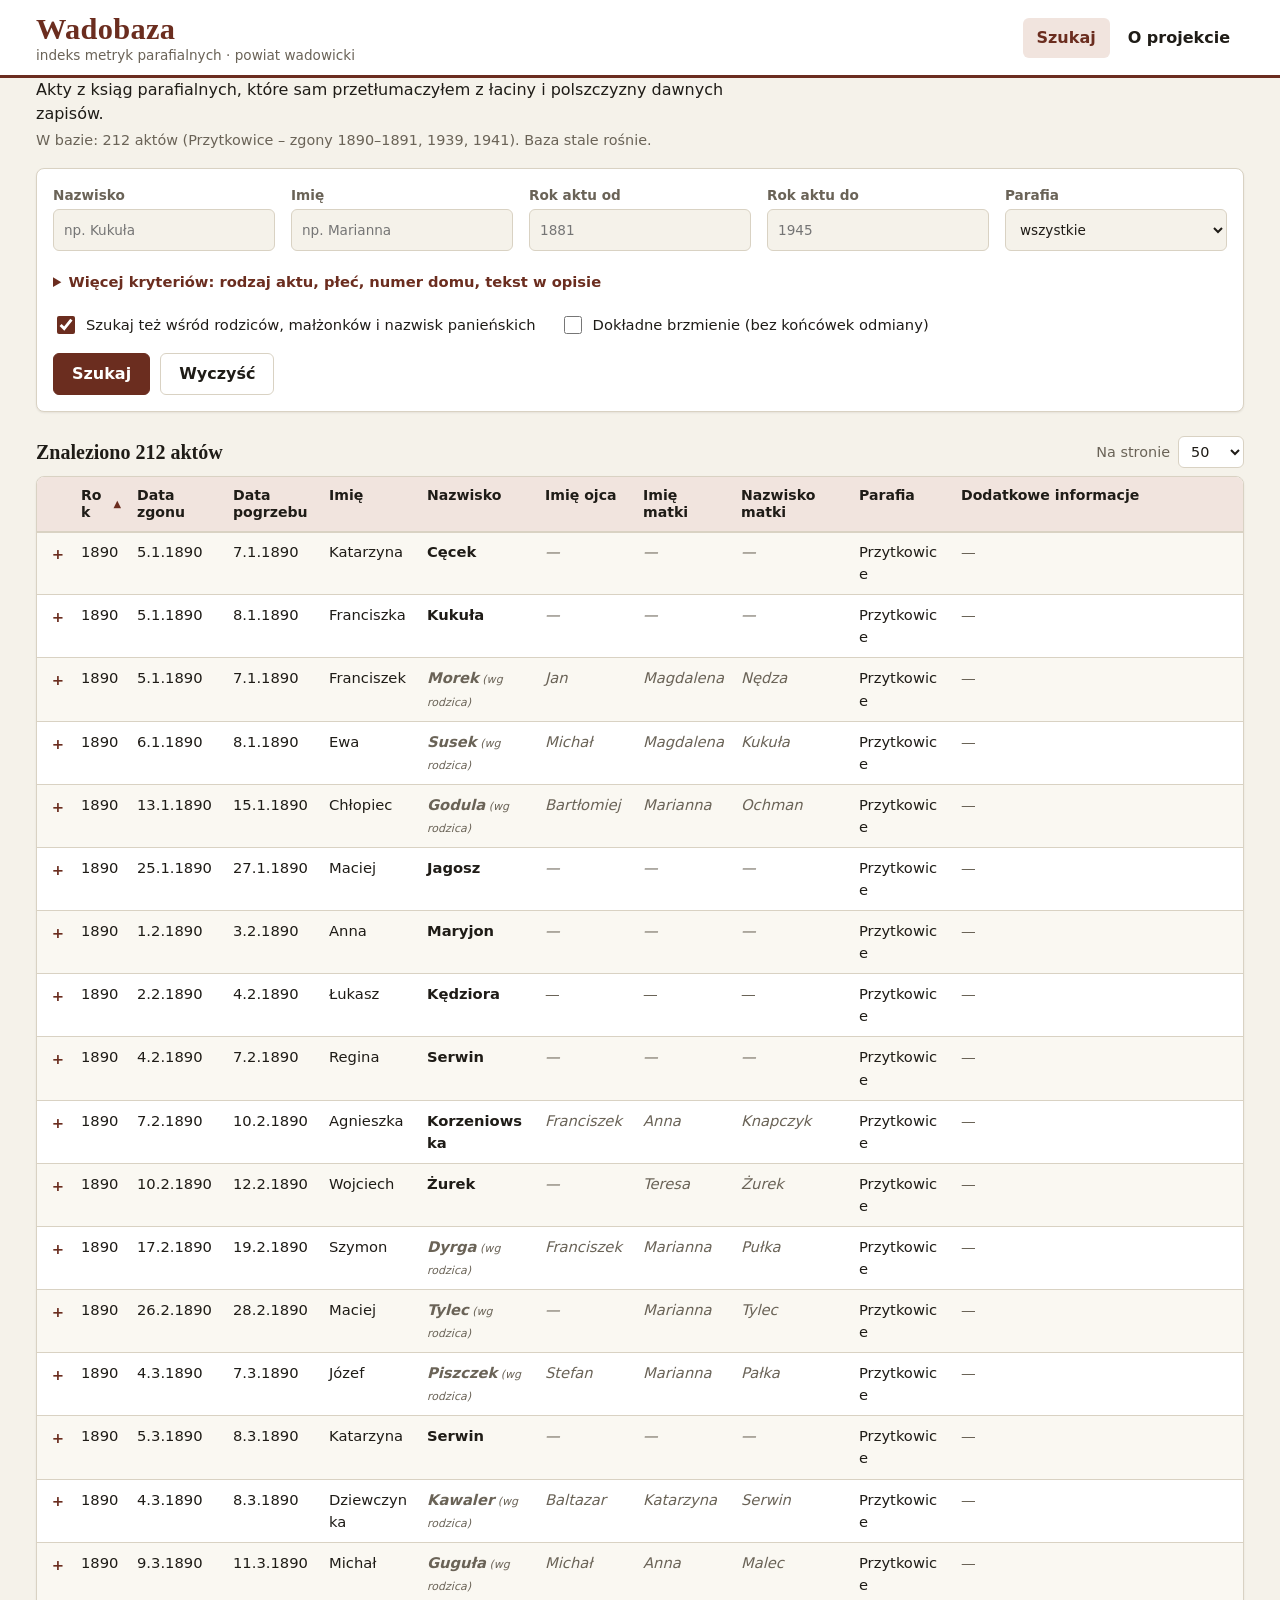
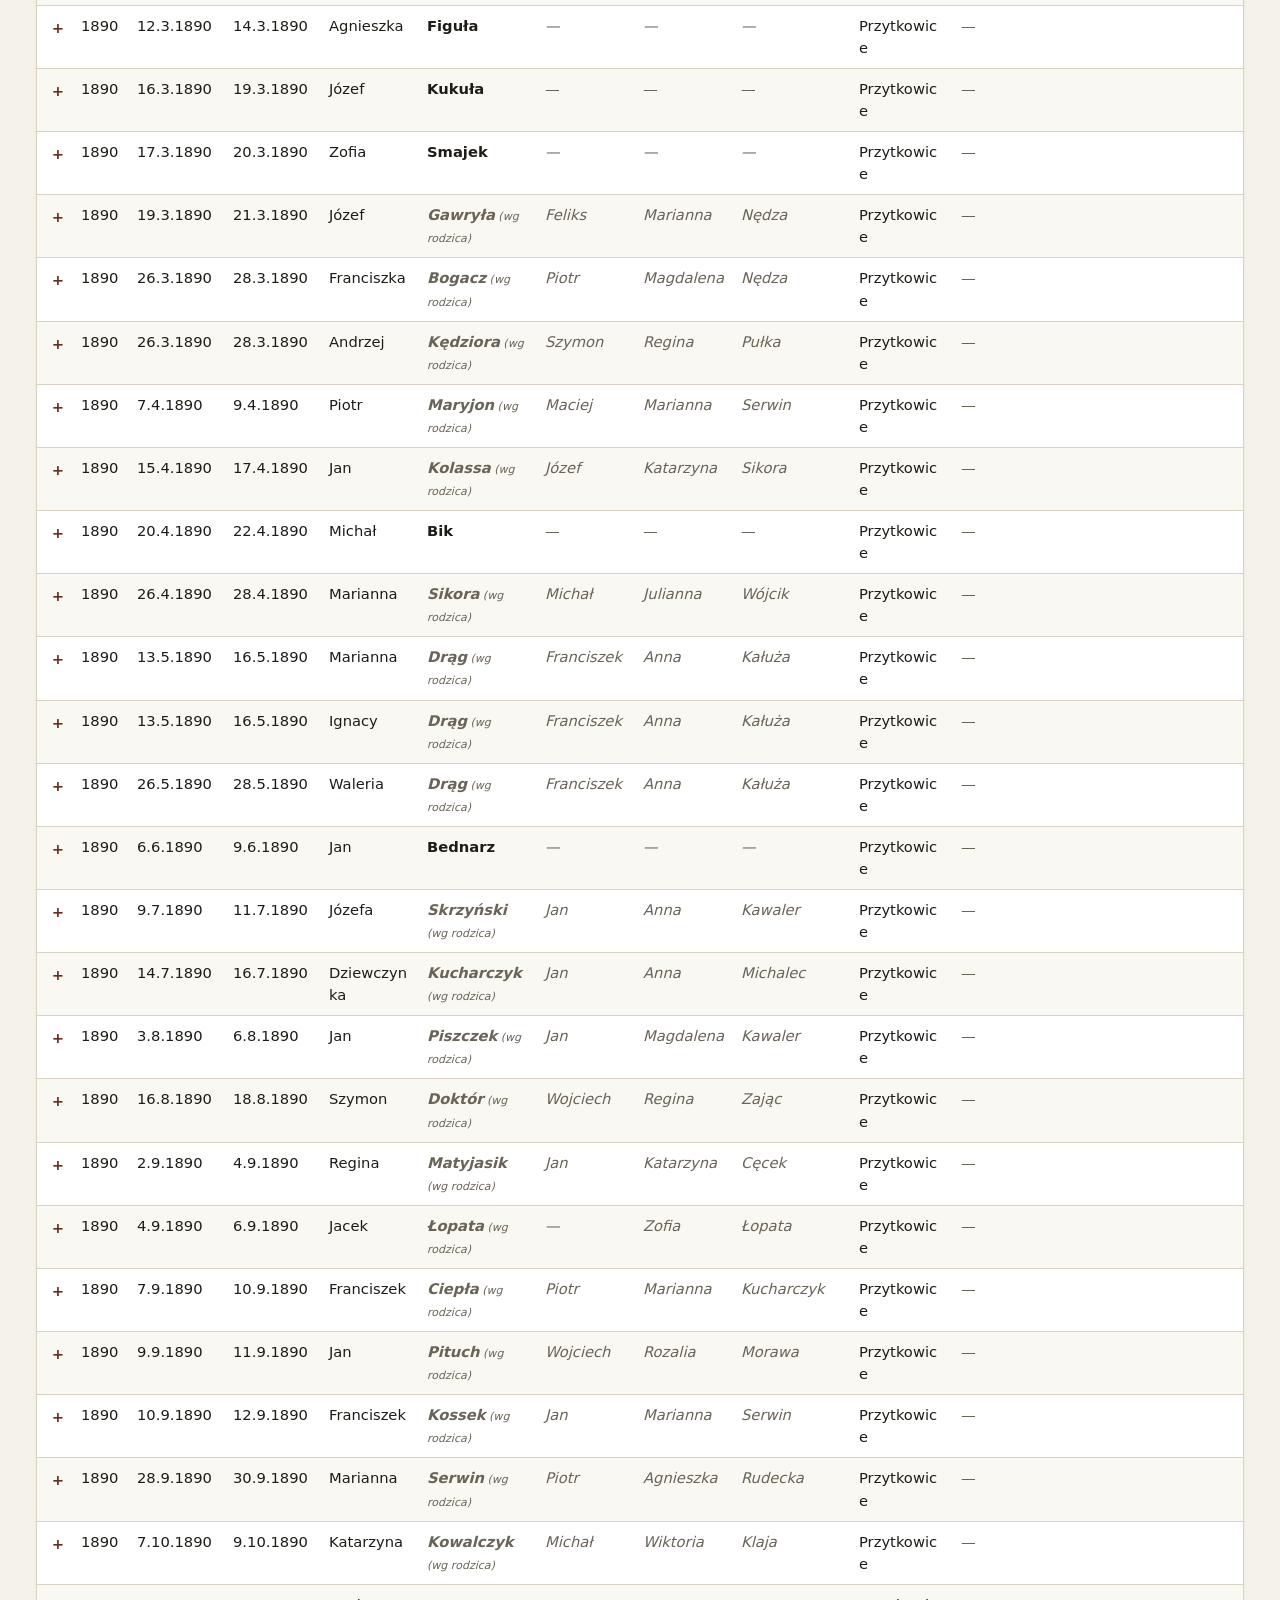
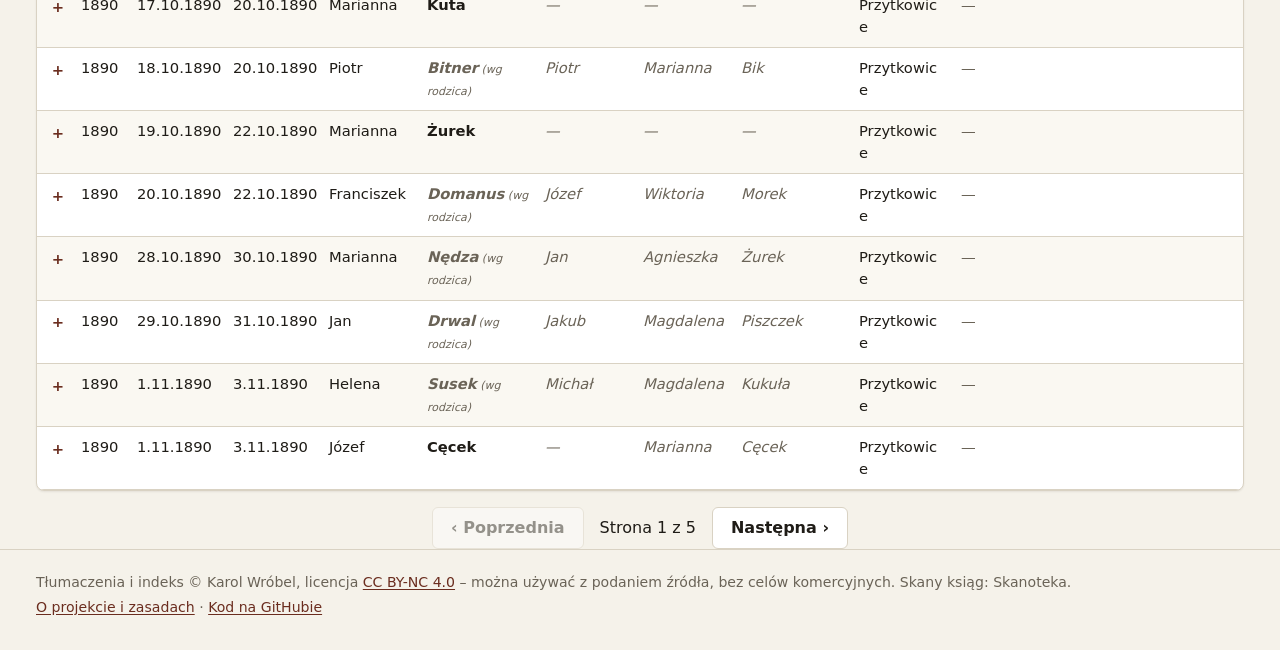
==== docs/index.html @ e2c58340 "Poprawki z uwag: bez łaciny, kapłan osobno, wiek w latach, kobiety pod nazwiskiem panieńskim, podpow" ====
<!doctype html>
<html lang="pl">
<head>
  <meta charset="utf-8">
  <meta name="viewport" content="width=device-width, initial-scale=1">
  <title>Wadobaza – indeks metryk parafialnych powiatu wadowickiego</title>
  <meta name="description" content="Wyszukiwarka przetłumaczonych aktów z metryk parafialnych parafii powiatu wadowickiego: nazwisko, imię, lata, parafia.">
  <link rel="icon" href="favicon.svg" type="image/svg+xml">
  <link rel="stylesheet" href="css/style.css">
</head>
<body>
  <a class="pomin" href="#wyniki">Przejdź do wyników</a>

  <header class="gora">
    <div class="kolumna gora-wnetrze">
      <a class="marka" href="./">
        <span class="marka-nazwa">Wadobaza</span>
        <span class="marka-opis">indeks metryk parafialnych · powiat wadowicki</span>
      </a>
      <nav class="menu" aria-label="Główne">
        <a href="./" aria-current="page">Szukaj</a>
        <a href="o-projekcie.html">O projekcie</a>
      </nav>
    </div>
  </header>

  <main class="kolumna">
    <p class="wstep">
      Akty z ksiąg parafialnych, które sam przetłumaczyłem z łaciny i polszczyzny dawnych zapisów.
      <span id="stan-bazy" class="stan-bazy">Wczytuję dane…</span>
    </p>

    <noscript><p class="komunikat">Wyszukiwarka wymaga włączonego JavaScriptu.</p></noscript>

    <form id="formularz" class="szukaj" role="search" autocomplete="off" novalidate>
      <div class="pola">
        <label class="pole">
          <span>Nazwisko</span>
          <input type="search" name="n" inputmode="text" spellcheck="false" placeholder="np. Kukuła">
        </label>
        <label class="pole">
          <span>Imię</span>
          <input type="search" name="i" inputmode="text" spellcheck="false" placeholder="np. Marianna">
        </label>
        <label class="pole">
          <span>Rok aktu od</span>
          <input type="number" name="od" inputmode="numeric" min="1500" max="2100" placeholder="1881">
        </label>
        <label class="pole">
          <span>Rok aktu do</span>
          <input type="number" name="do" inputmode="numeric" min="1500" max="2100" placeholder="1945">
        </label>
        <label class="pole">
          <span>Parafia</span>
          <select name="p"><option value="">wszystkie</option></select>
        </label>
      </div>

      <details id="wiecej" class="wiecej">
        <summary>Więcej kryteriów: rodzaj aktu, płeć, numer domu, tekst w opisie</summary>
        <div class="pola">
          <label class="pole">
            <span>Rodzaj aktu</span>
            <select name="t"><option value="">wszystkie</option></select>
          </label>
          <label class="pole">
            <span>Płeć</span>
            <select name="pl">
              <option value="">obie</option>
              <option value="K">kobieta</option>
              <option value="M">mężczyzna</option>
            </select>
          </label>
          <label class="pole">
            <span>Numer domu</span>
            <input type="text" name="d" inputmode="text" spellcheck="false" placeholder="np. 64">
          </label>
          <label class="pole szerokie">
            <span>Szukaj w opisie, przyczynie, uwagach</span>
            <input type="search" name="q" spellcheck="false" placeholder="np. gruźlica, Holubars, Benczyn">
          </label>
        </div>
      </details>

      <div class="opcje">
        <label class="opcja"><input type="checkbox" name="sz" checked>
          <span>Szukaj też wśród rodziców, małżonków i nazwisk panieńskich</span></label>
        <label class="opcja"><input type="checkbox" name="dk">
          <span>Dokładne brzmienie (bez końcówek odmiany)</span></label>
      </div>

      <div class="przyciski">
        <button type="submit" class="przycisk glowny">Szukaj</button>
        <button type="reset" class="przycisk" id="wyczysc">Wyczyść</button>
      </div>
    </form>

    <section id="wyniki" class="wyniki" aria-labelledby="wyniki-naglowek" tabindex="-1">
      <div class="wyniki-pasek">
        <h2 id="wyniki-naglowek" class="wyniki-licznik" aria-live="polite">Wyniki</h2>
        <label class="na-stronie">
          <span>Na stronie</span>
          <select id="na-stronie">
            <option>25</option><option selected>50</option><option>100</option>
          </select>
        </label>
      </div>

      <div id="brak-wynikow" class="komunikat" hidden></div>

      <div class="tabela-opakowanie">
        <table class="tabela" id="tabela">
          <caption class="tylko-czytnik">Wyniki wyszukiwania. Kliknij nagłówek kolumny, aby sortować.</caption>
          <thead>
            <tr>
              <th class="k-rozwin"><span class="tylko-czytnik">Szczegóły</span></th>
              <th scope="col" data-sort="rok" class="k-rok"><button type="button">Rok</button></th>
              <th scope="col" data-sort="data_zgonu" class="k-data c-sr"><button type="button">Data zgonu</button></th>
              <th scope="col" data-sort="data_pogrzebu" class="k-data"><button type="button">Data pogrzebu</button></th>
              <th scope="col" data-sort="imie" class="k-imie"><button type="button">Imię</button></th>
              <th scope="col" data-sort="nazwisko" class="k-nazw"><button type="button">Nazwisko</button></th>
              <th scope="col" data-sort="imie_ojca" class="k-imie c-sr"><button type="button">Imię ojca</button></th>
              <th scope="col" data-sort="imie_matki" class="k-imie c-sr"><button type="button">Imię matki</button></th>
              <th scope="col" data-sort="nazwisko_matki" class="k-nazw c-sr"><button type="button">Nazwisko matki</button></th>
              <th scope="col" data-sort="parafia" class="k-par c-duze"><button type="button">Parafia</button></th>
              <th scope="col" data-sort="dodatkowe" class="k-dod c-dod"><button type="button">Dodatkowe informacje</button></th>
            </tr>
          </thead>
          <tbody id="wiersze"></tbody>
        </table>
      </div>

      <nav id="strony" class="strony" aria-label="Strony wyników" hidden>
        <button type="button" class="przycisk" id="poprzednia">‹ Poprzednia</button>
        <span id="strona-info"></span>
        <button type="button" class="przycisk" id="nastepna">Następna ›</button>
      </nav>
    </section>
  </main>

  <footer class="stopka">
    <div class="kolumna">
      <p>
        Tłumaczenia i indeks © Karol Wróbel, licencja
        <a id="licencja" href="https://creativecommons.org/licenses/by-nc/4.0/deed.pl" rel="license noopener">CC BY-NC 4.0</a>
        – można używać z podaniem źródła, bez celów komercyjnych.
        Skany ksiąg: Skanoteka.
      </p>
      <p><a href="o-projekcie.html">O projekcie i zasadach</a> ·
         <a href="https://github.com/wrobelkarol/wadobaza" rel="noopener">Kod na GitHubie</a></p>
    </div>
  </footer>

  <script src="js/common.js"></script>
  <script src="js/app.js"></script>
</body>
</html>
---- docs/css/style.css ----
:root {
  --tlo: #f5f2ea;
  --panel: #ffffff;
  --tusz: #1f1c17;
  --przygaszony: #6a6357;
  --linia: #d9d2c3;
  --akcent: #6b2d1f;
  --akcent-tekst: #ffffff;
  --akcent-jasny: #f1e4de;
  --zebra: #faf8f2;
  --zaznacz: #ffe9a8;
  --fokus: #1d4ed8;
  --cien: 0 1px 2px rgba(40, 30, 10, .08);
  --szeryf: Georgia, "Times New Roman", serif;
  --bezszeryf: system-ui, -apple-system, "Segoe UI", Roboto, "Helvetica Neue", Arial, sans-serif;
}
@media (prefers-color-scheme: dark) {
  :root {
    --tlo: #16140f;
    --panel: #1f1c16;
    --tusz: #ece6d8;
    --przygaszony: #a39a88;
    --linia: #3a3529;
    --akcent: #e0a58a;
    --akcent-tekst: #1a1208;
    --akcent-jasny: #2e231d;
    --zebra: #1b1812;
    --zaznacz: #5b4a12;
    --fokus: #8ab4ff;
    --cien: none;
  }
}

* { box-sizing: border-box; }
[hidden] { display: none !important; }
html { -webkit-text-size-adjust: 100%; }
body {
  margin: 0;
  background: var(--tlo);
  color: var(--tusz);
  font: 16px/1.5 var(--bezszeryf);
}
a { color: var(--akcent); text-underline-offset: 2px; }
a:hover { text-decoration-thickness: 2px; }
:focus-visible { outline: 3px solid var(--fokus); outline-offset: 2px; }
.kolumna { max-width: 1240px; margin: 0 auto; padding: 0 16px; }
.tylko-czytnik { position: absolute; width: 1px; height: 1px; overflow: hidden; clip: rect(0 0 0 0); white-space: nowrap; }
.pomin { position: absolute; left: -999px; top: 0; background: var(--akcent); color: var(--akcent-tekst); padding: 8px 12px; z-index: 10; }
.pomin:focus { left: 8px; top: 8px; }

/* nagłówek */
.gora { background: var(--panel); border-bottom: 3px solid var(--akcent); }
.gora-wnetrze { display: flex; align-items: center; justify-content: space-between; gap: 16px; flex-wrap: wrap; padding-top: 12px; padding-bottom: 12px; }
.marka { text-decoration: none; color: var(--tusz); display: flex; flex-direction: column; line-height: 1.2; }
.marka-nazwa { font: 700 1.9rem var(--szeryf); color: var(--akcent); letter-spacing: .01em; }
.marka-opis { font-size: .85rem; color: var(--przygaszony); }
.menu { display: flex; gap: 4px; }
.menu a { padding: 8px 14px; border-radius: 6px; text-decoration: none; color: var(--tusz); font-weight: 600; }
.menu a:hover { background: var(--akcent-jasny); }
.menu a[aria-current="page"] { background: var(--akcent-jasny); color: var(--akcent); }

main { padding-top: 20px; padding-bottom: 32px; }
.wstep { margin: 0 0 16px; max-width: 70ch; }
.stan-bazy { display: block; color: var(--przygaszony); font-size: .9rem; margin-top: 4px; }

/* formularz */
.szukaj { background: var(--panel); border: 1px solid var(--linia); border-radius: 8px; padding: 16px; box-shadow: var(--cien); }
.pola { display: grid; grid-template-columns: repeat(auto-fit, minmax(130px, 1fr)); gap: 12px 16px; }
.pole { display: flex; flex-direction: column; gap: 4px; font-size: .85rem; font-weight: 600; color: var(--przygaszony); }
.pole.szerokie { grid-column: span 2; }
.wiecej { margin-top: 14px; }
.wiecej summary { cursor: pointer; font-size: .92rem; font-weight: 600; color: var(--akcent); padding: 6px 0; }
.wiecej[open] summary { margin-bottom: 8px; }
.pole input, .pole select {
  font: inherit; font-weight: 400; color: var(--tusz); background: var(--tlo);
  border: 1px solid var(--linia); border-radius: 6px; padding: 9px 10px; width: 100%; min-height: 42px;
}
.pole input:focus, .pole select:focus { border-color: var(--akcent); }
.opcje { display: flex; flex-wrap: wrap; gap: 6px 24px; margin-top: 14px; font-size: .92rem; }
.opcja { display: flex; align-items: center; gap: 8px; cursor: pointer; }
.opcja input { width: 18px; height: 18px; accent-color: var(--akcent); }
.przyciski { display: flex; gap: 10px; margin-top: 16px; }
.przycisk {
  font: inherit; font-weight: 600; cursor: pointer; min-height: 42px; padding: 8px 18px;
  border-radius: 6px; border: 1px solid var(--linia); background: var(--panel); color: var(--tusz);
}
.przycisk:hover { border-color: var(--akcent); }
.przycisk.glowny { background: var(--akcent); border-color: var(--akcent); color: var(--akcent-tekst); }
.przycisk.glowny:hover { filter: brightness(1.08); }
.przycisk:disabled { opacity: .45; cursor: default; }

/* wyniki */
.wyniki { margin-top: 24px; scroll-margin-top: 8px; }
.wyniki-pasek { display: flex; align-items: center; justify-content: space-between; gap: 12px; flex-wrap: wrap; margin-bottom: 8px; }
.wyniki-licznik { margin: 0; font: 700 1.25rem var(--szeryf); }
.na-stronie { display: flex; align-items: center; gap: 8px; font-size: .9rem; color: var(--przygaszony); }
.na-stronie select { font: inherit; padding: 6px 8px; border: 1px solid var(--linia); border-radius: 6px; background: var(--panel); color: var(--tusz); }
.komunikat { background: var(--akcent-jasny); border-left: 4px solid var(--akcent); padding: 12px 16px; border-radius: 4px; margin: 8px 0 16px; }

/* Tabela mieści się na stronie bez suwaka poziomego (stała szerokość kolumn, zawijanie tekstu,
   kolumny mniej ważne chowają się na wąskich ekranach). Brak overflow:auto pozwala nagłówkom
   przyklejać się do góry okna przy przewijaniu. */
.tabela-opakowanie { background: var(--panel); border: 1px solid var(--linia); border-radius: 8px; box-shadow: var(--cien); overflow: clip; }
@supports not (overflow: clip) { .tabela-opakowanie { overflow: visible; } }
.tabela { width: 100%; table-layout: fixed; border-collapse: separate; border-spacing: 0; font-size: .92rem; }
.tabela th, .tabela td { padding: 9px 8px; text-align: left; vertical-align: top; border-bottom: 1px solid var(--linia); overflow-wrap: anywhere; }
.tabela thead th { background: var(--akcent-jasny); padding: 0; position: sticky; top: 0; z-index: 3; box-shadow: 0 1px 0 var(--linia); font-size: .88rem; }
.tabela th.k-rozwin { width: 36px; }
.tabela th.k-rok { width: 56px; }
.tabela th.k-data { width: 96px; }
.tabela th.k-imie { width: 98px; }
.tabela th.k-nazw { width: 118px; }
.tabela th.k-par { width: 102px; }
.tabela thead button {
  all: unset; box-sizing: border-box; display: flex; width: 100%; align-items: center; gap: 4px;
  padding: 10px 8px; font-weight: 700; cursor: pointer; color: var(--tusz); line-height: 1.2;
}
.tabela thead button:hover { color: var(--akcent); }
.tabela thead button:focus-visible { outline: 3px solid var(--fokus); outline-offset: -3px; }
.tabela th[aria-sort="ascending"] button::after { content: "▲"; font-size: .7em; color: var(--akcent); }
.tabela th[aria-sort="descending"] button::after { content: "▼"; font-size: .7em; color: var(--akcent); }
.tabela tbody tr.wiersz:nth-child(4n+1) { background: var(--zebra); }
.tabela tbody tr.wiersz:hover { background: var(--akcent-jasny); }
.tabela td.liczba, .tabela td.data { white-space: nowrap; font-variant-numeric: tabular-nums; }
.tabela td.nazwisko { font-weight: 700; }
.tabela td.brak { color: var(--przygaszony); }
.tabela td.auto { font-style: italic; color: var(--przygaszony); }
.tabela .dod { display: -webkit-box; -webkit-line-clamp: 3; -webkit-box-orient: vertical; overflow: hidden; font-size: .85rem; line-height: 1.4; }
.rozwin {
  all: unset; box-sizing: border-box; width: 26px; height: 26px; display: grid; place-items: center;
  border-radius: 4px; cursor: pointer; color: var(--akcent); font-weight: 700;
}
.rozwin:hover { background: var(--akcent-jasny); }
.rozwin:focus-visible { outline: 3px solid var(--fokus); }
.rozwin::before { content: "+"; }
.rozwin[aria-expanded="true"]::before { content: "–"; }
.wzgl { font-size: .75em; font-weight: 400; color: var(--przygaszony); }

.szczegoly > td { background: var(--zebra); padding: 14px 16px 18px 16px; }
.szczegoly .auto { font-style: italic; color: var(--przygaszony); }
.opis-aktu { margin: 0 0 12px; font-family: var(--szeryf); font-size: 1.02rem; line-height: 1.6; max-width: 90ch; }
.fakty { display: grid; grid-template-columns: repeat(auto-fill, minmax(210px, 1fr)); gap: 8px 20px; margin: 0 0 12px; }
.fakty div { min-width: 0; }
.fakty dt { font-size: .75rem; text-transform: uppercase; letter-spacing: .04em; color: var(--przygaszony); }
.fakty dd { margin: 0; overflow-wrap: anywhere; }
.akcje { display: flex; flex-wrap: wrap; gap: 8px 20px; font-size: .9rem; }
.akcje button { all: unset; cursor: pointer; color: var(--akcent); text-decoration: underline; text-underline-offset: 2px; }
.akcje button:focus-visible { outline: 3px solid var(--fokus); }
mark { background: var(--zaznacz); color: inherit; padding: 0 1px; border-radius: 2px; }

.strony { display: flex; align-items: center; justify-content: center; gap: 16px; margin-top: 16px; }

/* podstrony */
.tresc { max-width: 78ch; }
.tresc h1 { font: 700 1.8rem var(--szeryf); margin: 0 0 12px; color: var(--akcent); }
.tresc h2 { font: 700 1.25rem var(--szeryf); margin: 28px 0 8px; }
.tresc table { border-collapse: collapse; width: 100%; background: var(--panel); border: 1px solid var(--linia); }
.tresc th, .tresc td { padding: 8px 10px; border-bottom: 1px solid var(--linia); text-align: left; }
.tresc th { background: var(--akcent-jasny); }

.stopka { border-top: 1px solid var(--linia); padding: 18px 0 28px; color: var(--przygaszony); font-size: .88rem; }
.stopka p { margin: 4px 0; }

/* kolumny według ważności: im węższy ekran, tym mniej kolumn w tabeli (resztę widać po rozwinięciu aktu) */
@media (max-width: 1099px) { .c-duze { display: none; } }
@media (max-width: 999px) { .c-sr { display: none; } }
@media (max-width: 639px) {
  .c-dod { display: none; }
  .tabela { font-size: .88rem; }
  .tabela th, .tabela td { padding: 8px 5px; }
  .tabela thead button { padding: 9px 5px; }
  .tabela th.k-rozwin { width: 30px; }
  .tabela th.k-rok { width: 46px; }
  .tabela th.k-data { width: 78px; }
  .tabela th.k-imie { width: 25%; }
  .tabela th.k-nazw { width: 30%; }
}
@media (max-width: 760px) {
  .pole.szerokie { grid-column: 1 / -1; }
  .marka-nazwa { font-size: 1.6rem; }
}
@media (prefers-reduced-motion: no-preference) {
  .przycisk, .menu a { transition: background-color .12s, border-color .12s; }
}
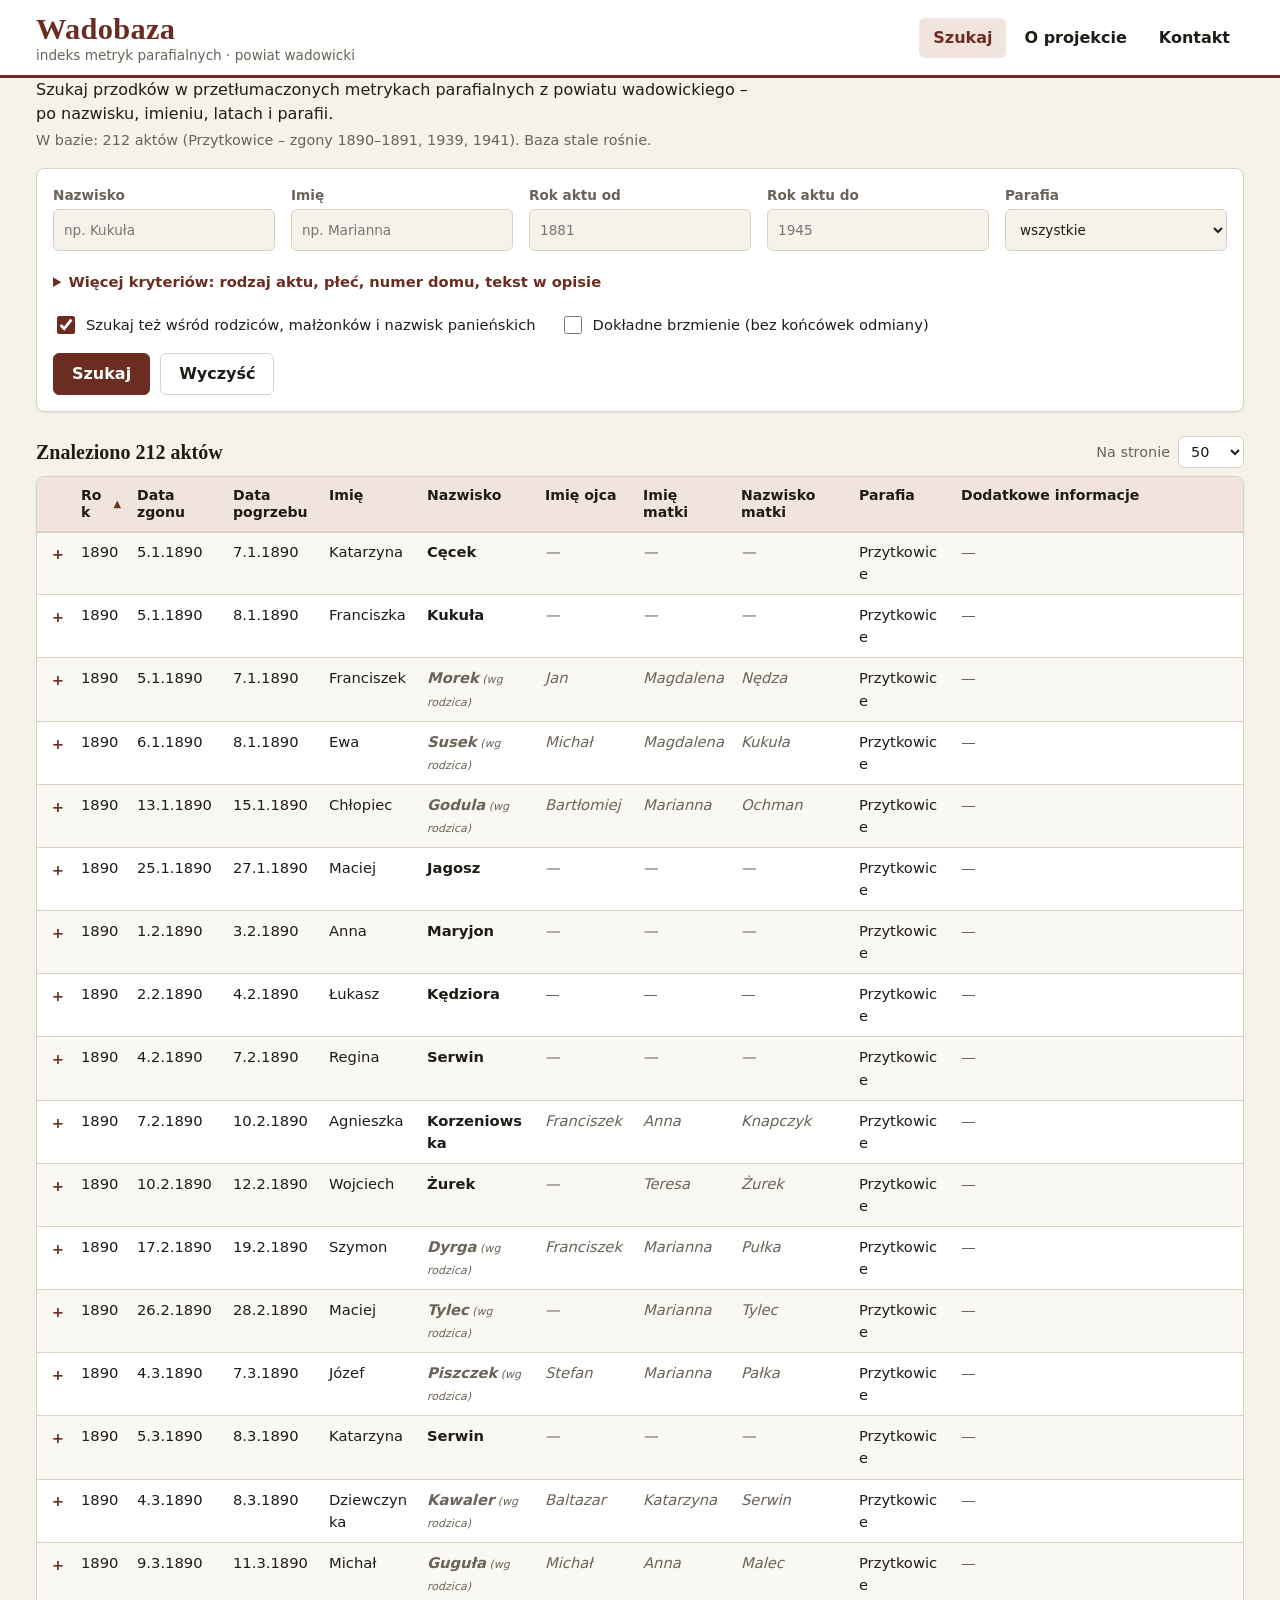
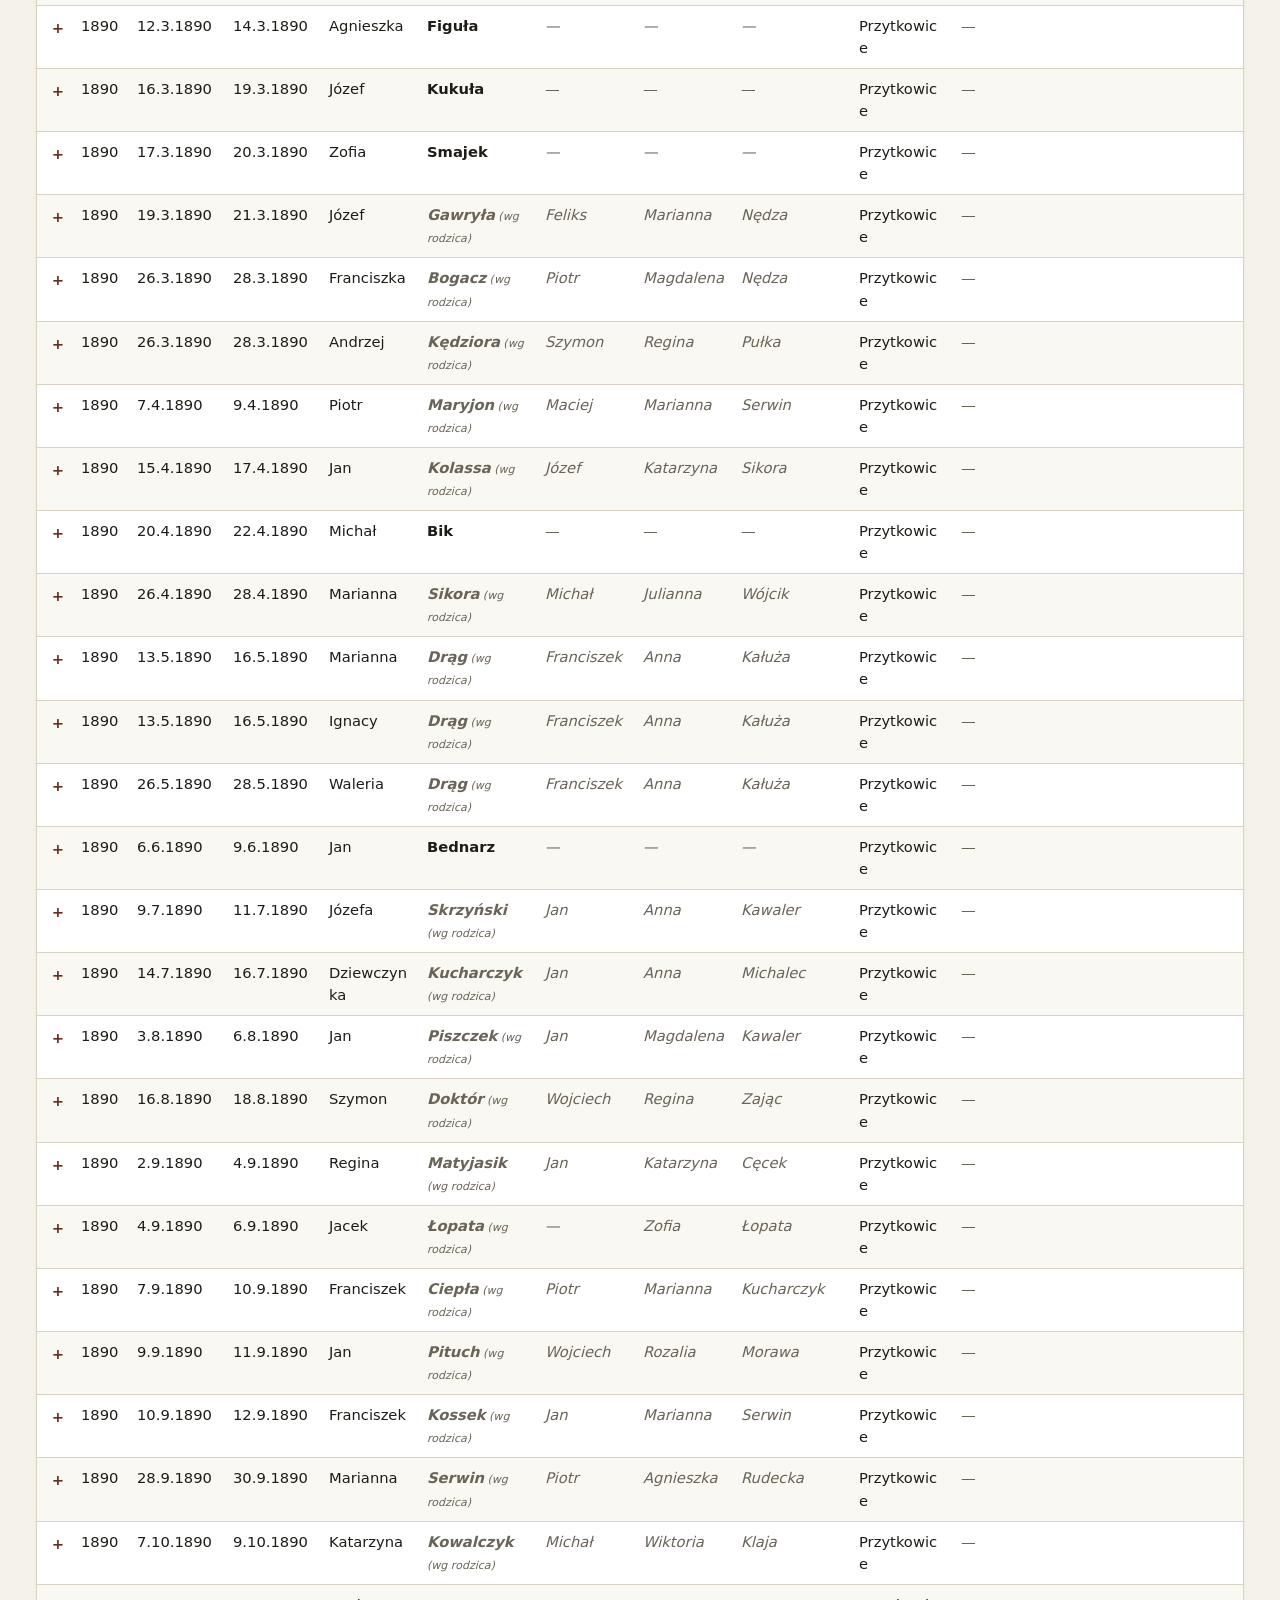
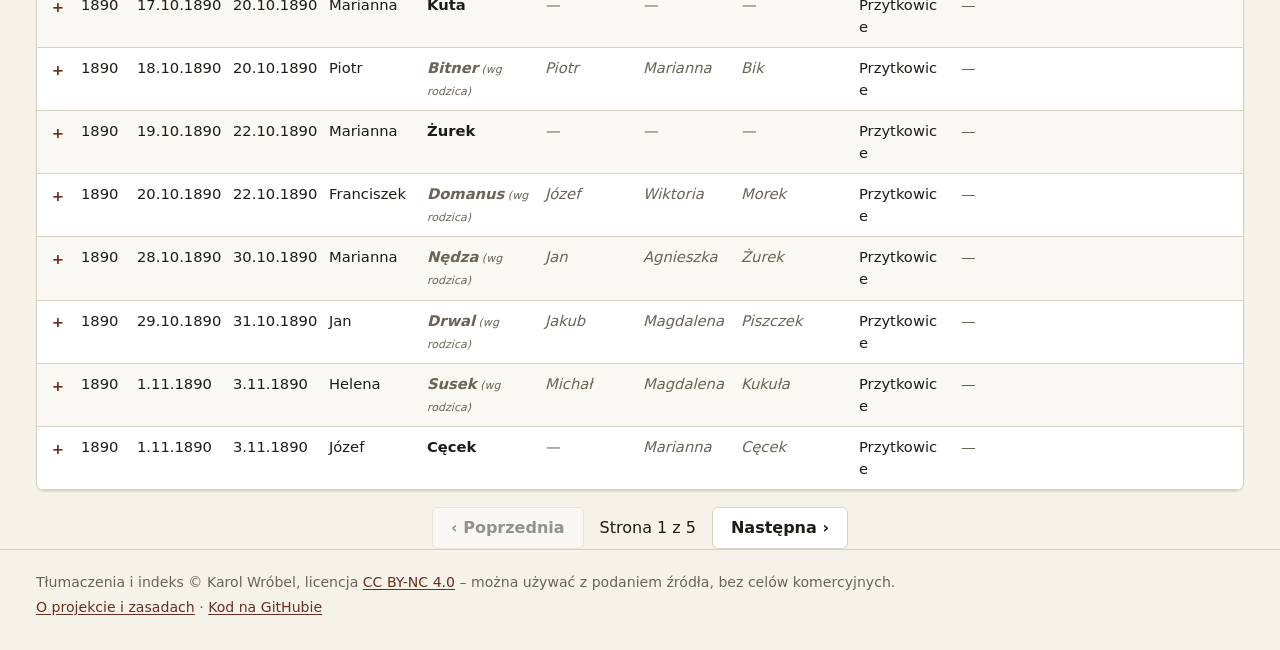
==== commit 273a0ee5: "Podstrona Kontakt z formularzem, nowe daty w szczegółach aktu, poprawki tekstów - rozwijane menu: wa" ====
--- a/docs/index.html
+++ b/docs/index.html
@@ -20,13 +20,15 @@
       <nav class="menu" aria-label="Główne">
         <a href="./" aria-current="page">Szukaj</a>
         <a href="o-projekcie.html">O projekcie</a>
+        <a href="kontakt.html">Kontakt</a>
       </nav>
     </div>
   </header>
 
   <main class="kolumna">
     <p class="wstep">
-      Akty z ksiąg parafialnych, które sam przetłumaczyłem z łaciny i polszczyzny dawnych zapisów.
+      Szukaj przodków w przetłumaczonych metrykach parafialnych z powiatu wadowickiego –
+      po nazwisku, imieniu, latach i parafii.
       <span id="stan-bazy" class="stan-bazy">Wczytuję dane…</span>
     </p>
 
@@ -144,7 +146,6 @@
         Tłumaczenia i indeks © Karol Wróbel, licencja
         <a id="licencja" href="https://creativecommons.org/licenses/by-nc/4.0/deed.pl" rel="license noopener">CC BY-NC 4.0</a>
         – można używać z podaniem źródła, bez celów komercyjnych.
-        Skany ksiąg: Skanoteka.
       </p>
       <p><a href="o-projekcie.html">O projekcie i zasadach</a> ·
          <a href="https://github.com/wrobelkarol/wadobaza" rel="noopener">Kod na GitHubie</a></p>
--- a/docs/css/style.css
+++ b/docs/css/style.css
@@ -64,7 +64,19 @@
 .stan-bazy { display: block; color: var(--przygaszony); font-size: .9rem; margin-top: 4px; }
 
 /* formularz */
-.szukaj { background: var(--panel); border: 1px solid var(--linia); border-radius: 8px; padding: 16px; box-shadow: var(--cien); }
+.szukaj, .formularz { background: var(--panel); border: 1px solid var(--linia); border-radius: 8px; padding: 16px; box-shadow: var(--cien); }
+.formularz { display: flex; flex-direction: column; gap: 14px; }
+.pole small { font-weight: 400; }
+.pole textarea {
+  font: inherit; font-weight: 400; color: var(--tusz); background: var(--tlo); resize: vertical;
+  border: 1px solid var(--linia); border-radius: 6px; padding: 9px 10px; width: 100%; min-height: 140px;
+}
+.pole textarea:focus { border-color: var(--akcent); }
+.pulapka { position: absolute; left: -9999px; width: 1px; height: 1px; overflow: hidden; }
+.status { margin: 0; min-height: 1.5em; font-weight: 600; }
+.status-ok { color: #1f6f3a; }
+.status-blad { color: var(--akcent); }
+.drobny { margin: 0; font-size: .85rem; color: var(--przygaszony); }
 .pola { display: grid; grid-template-columns: repeat(auto-fit, minmax(130px, 1fr)); gap: 12px 16px; }
 .pole { display: flex; flex-direction: column; gap: 4px; font-size: .85rem; font-weight: 600; color: var(--przygaszony); }
 .pole.szerokie { grid-column: span 2; }
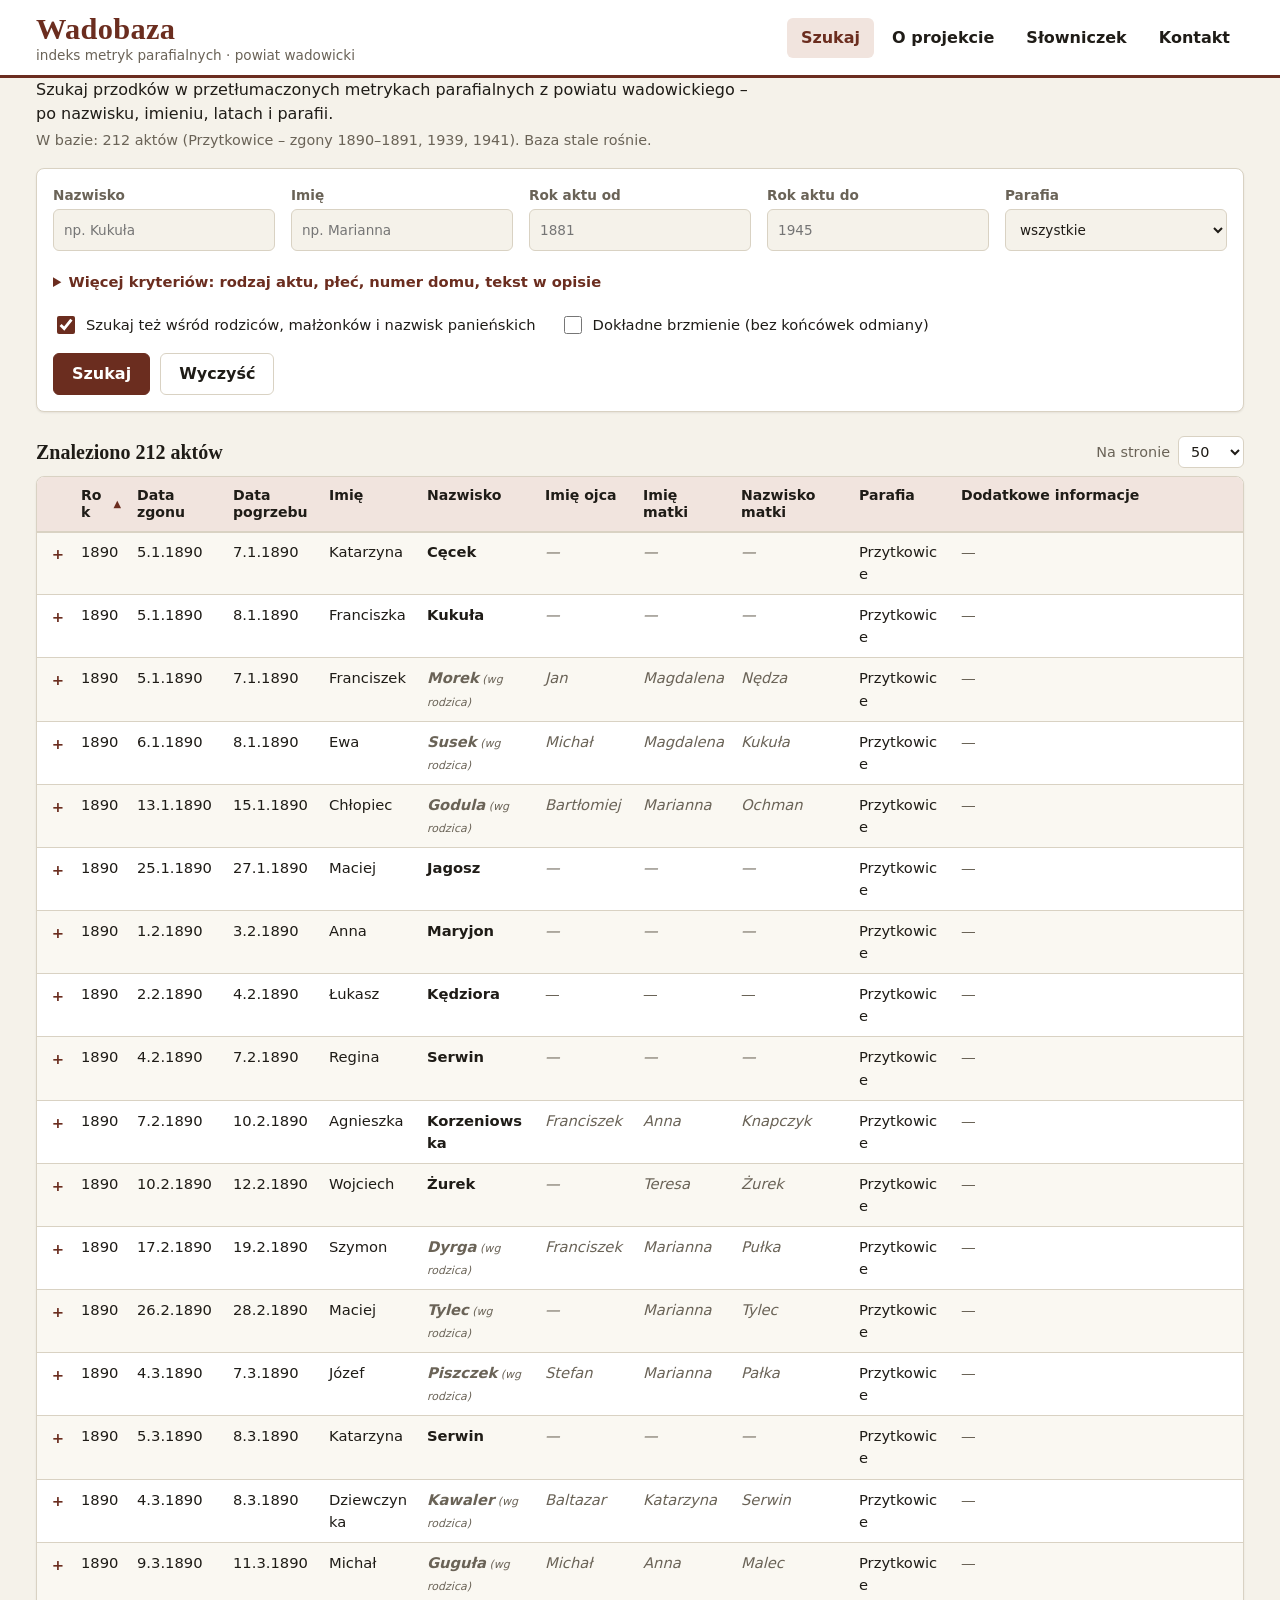
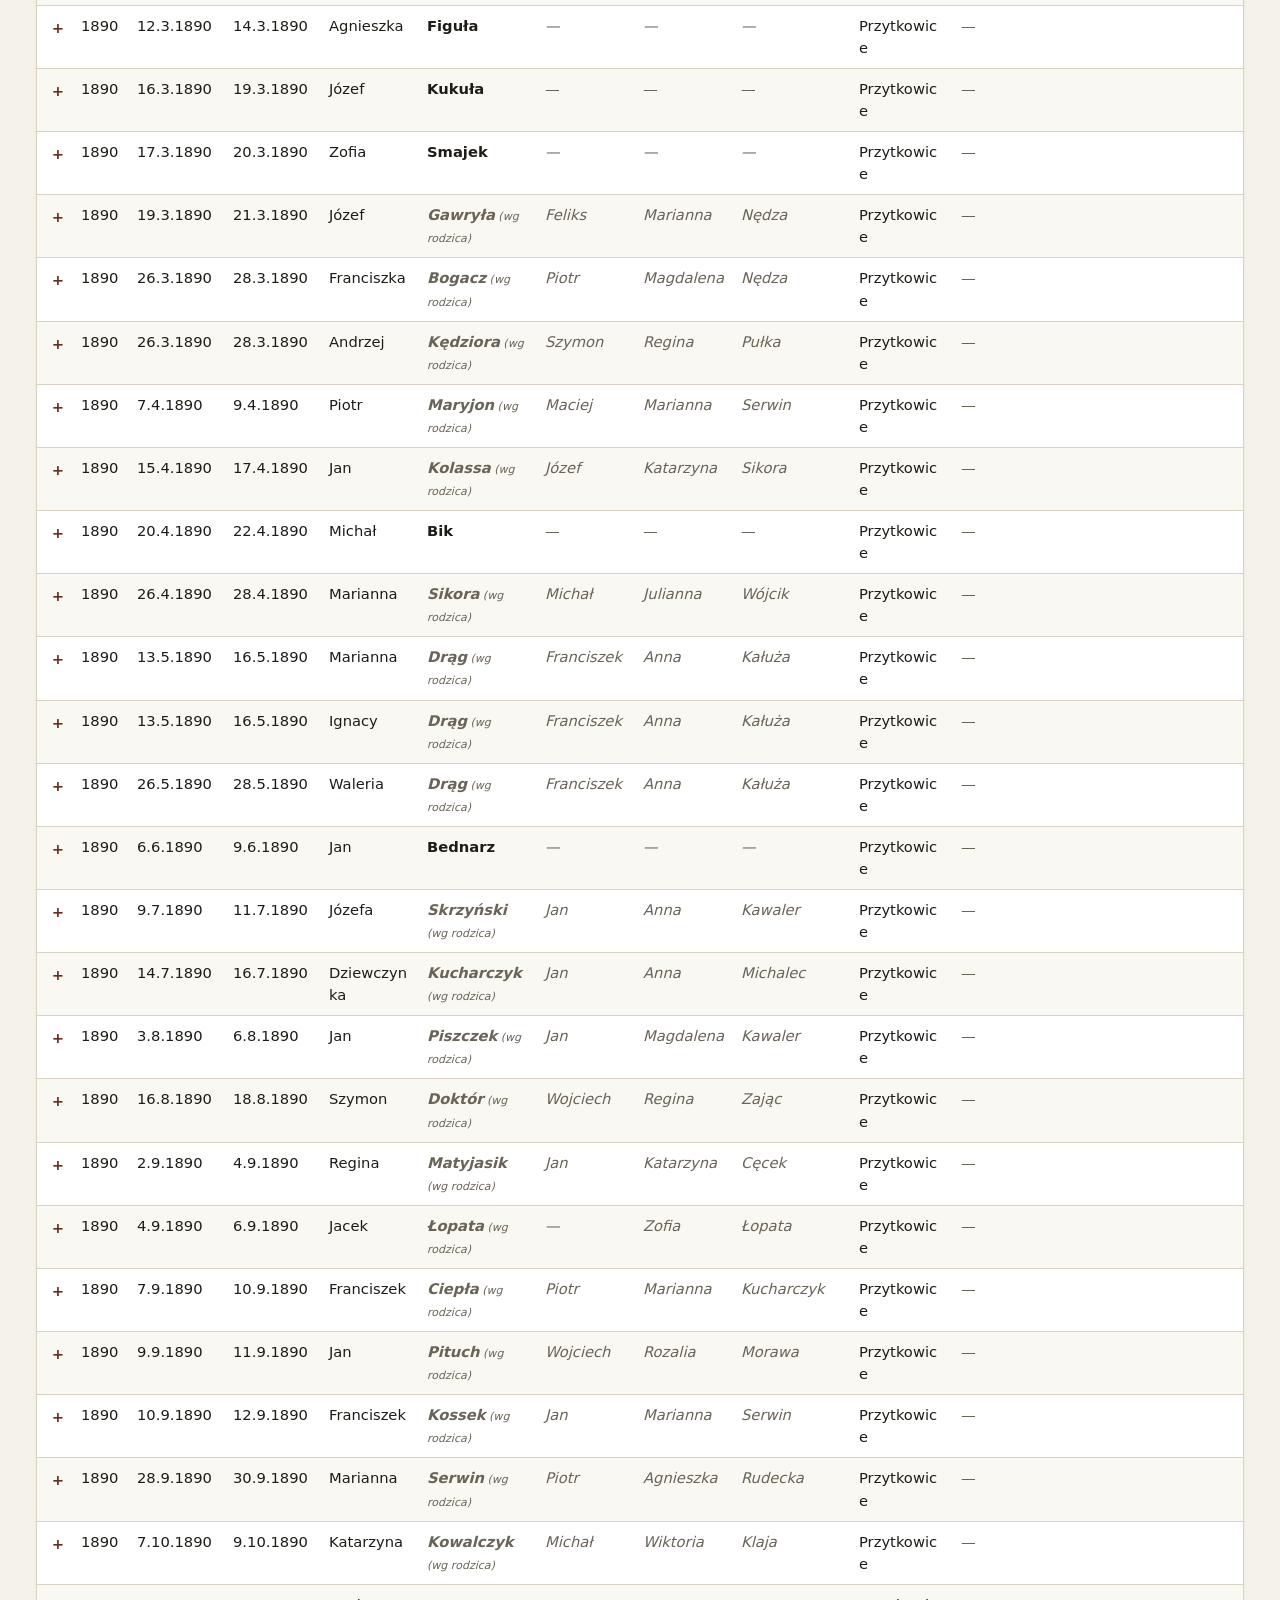
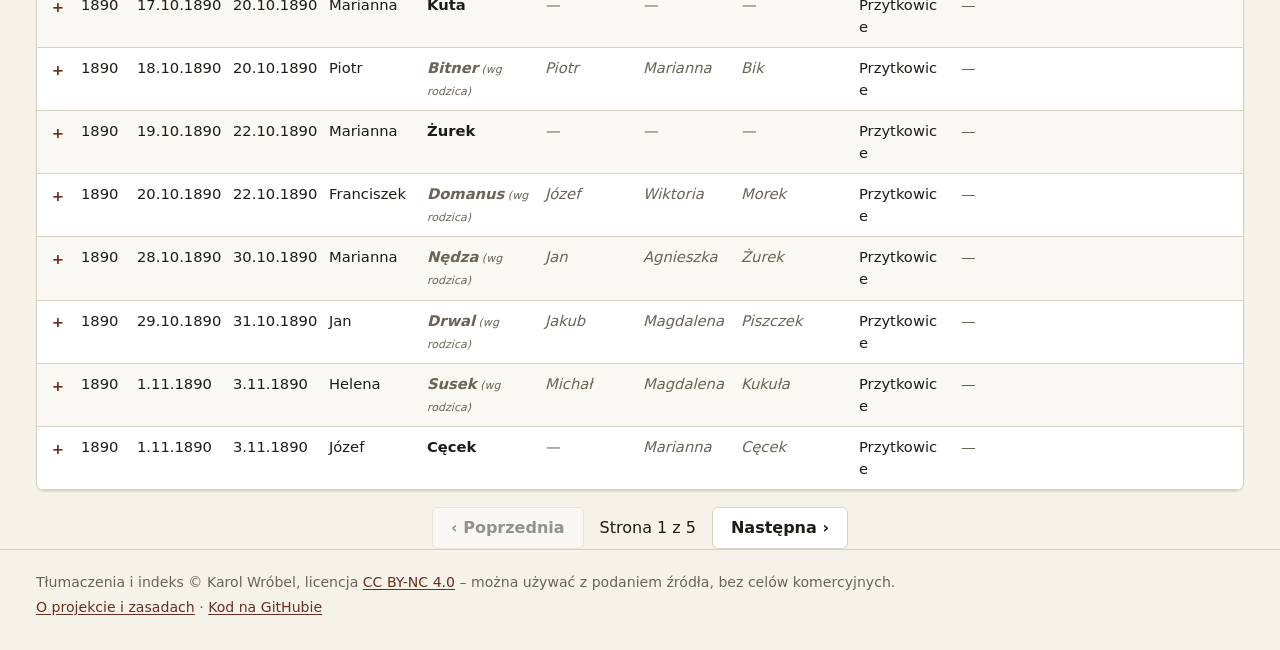
==== commit 3bb4a2e5: "Słowniczek: stany (kmieć, komornik) i choroby (zapalenie, starość) - nowa podstrona slowniczek.html " ====
--- a/docs/index.html
+++ b/docs/index.html
@@ -20,6 +20,7 @@
       <nav class="menu" aria-label="Główne">
         <a href="./" aria-current="page">Szukaj</a>
         <a href="o-projekcie.html">O projekcie</a>
+        <a href="slowniczek.html">Słowniczek</a>
         <a href="kontakt.html">Kontakt</a>
       </nav>
     </div>
--- a/docs/css/style.css
+++ b/docs/css/style.css
@@ -54,7 +54,7 @@
 .marka { text-decoration: none; color: var(--tusz); display: flex; flex-direction: column; line-height: 1.2; }
 .marka-nazwa { font: 700 1.9rem var(--szeryf); color: var(--akcent); letter-spacing: .01em; }
 .marka-opis { font-size: .85rem; color: var(--przygaszony); }
-.menu { display: flex; gap: 4px; }
+.menu { display: flex; flex-wrap: wrap; gap: 4px; }
 .menu a { padding: 8px 14px; border-radius: 6px; text-decoration: none; color: var(--tusz); font-weight: 600; }
 .menu a:hover { background: var(--akcent-jasny); }
 .menu a[aria-current="page"] { background: var(--akcent-jasny); color: var(--akcent); }
@@ -170,6 +170,22 @@
 .tresc th, .tresc td { padding: 8px 10px; border-bottom: 1px solid var(--linia); text-align: left; }
 .tresc th { background: var(--akcent-jasny); }
 
+/* słowniczek */
+.kategorie { display: flex; flex-wrap: wrap; gap: 8px; margin: 16px 0 4px; }
+.kategorie a { padding: 6px 14px; border-radius: 16px; background: var(--akcent-jasny); color: var(--akcent); font-weight: 600; text-decoration: none; }
+.kategorie a:hover { text-decoration: underline; }
+.tresc .cichy { color: var(--przygaszony); margin-top: 0; }
+.haslo { background: var(--panel); border: 1px solid var(--linia); border-radius: 8px; padding: 14px 18px; margin: 14px 0; scroll-margin-top: 12px; }
+.haslo:target { border-color: var(--akcent); box-shadow: 0 0 0 2px var(--akcent-jasny); }
+.haslo h3 { margin: 0 0 10px; font: 700 1.2rem var(--szeryf); color: var(--akcent); }
+.lacina { font: italic 400 .9rem var(--bezszeryf); color: var(--przygaszony); margin-left: 6px; }
+.okresy { display: grid; grid-template-columns: 10.5rem 1fr; gap: 8px 16px; margin: 0; }
+.okresy dt { font-weight: 700; }
+.okresy dd { margin: 0; }
+.uwaga-hasla { margin: 12px 0 0; font-size: .92rem; color: var(--przygaszony); border-left: 3px solid var(--linia); padding-left: 10px; }
+@media (max-width: 560px) { .okresy { grid-template-columns: 1fr; gap: 2px; } .okresy dd { margin-bottom: 8px; } }
+@media (max-width: 480px) { .menu a { padding: 6px 9px; font-size: .92rem; } }
+
 .stopka { border-top: 1px solid var(--linia); padding: 18px 0 28px; color: var(--przygaszony); font-size: .88rem; }
 .stopka p { margin: 4px 0; }
 
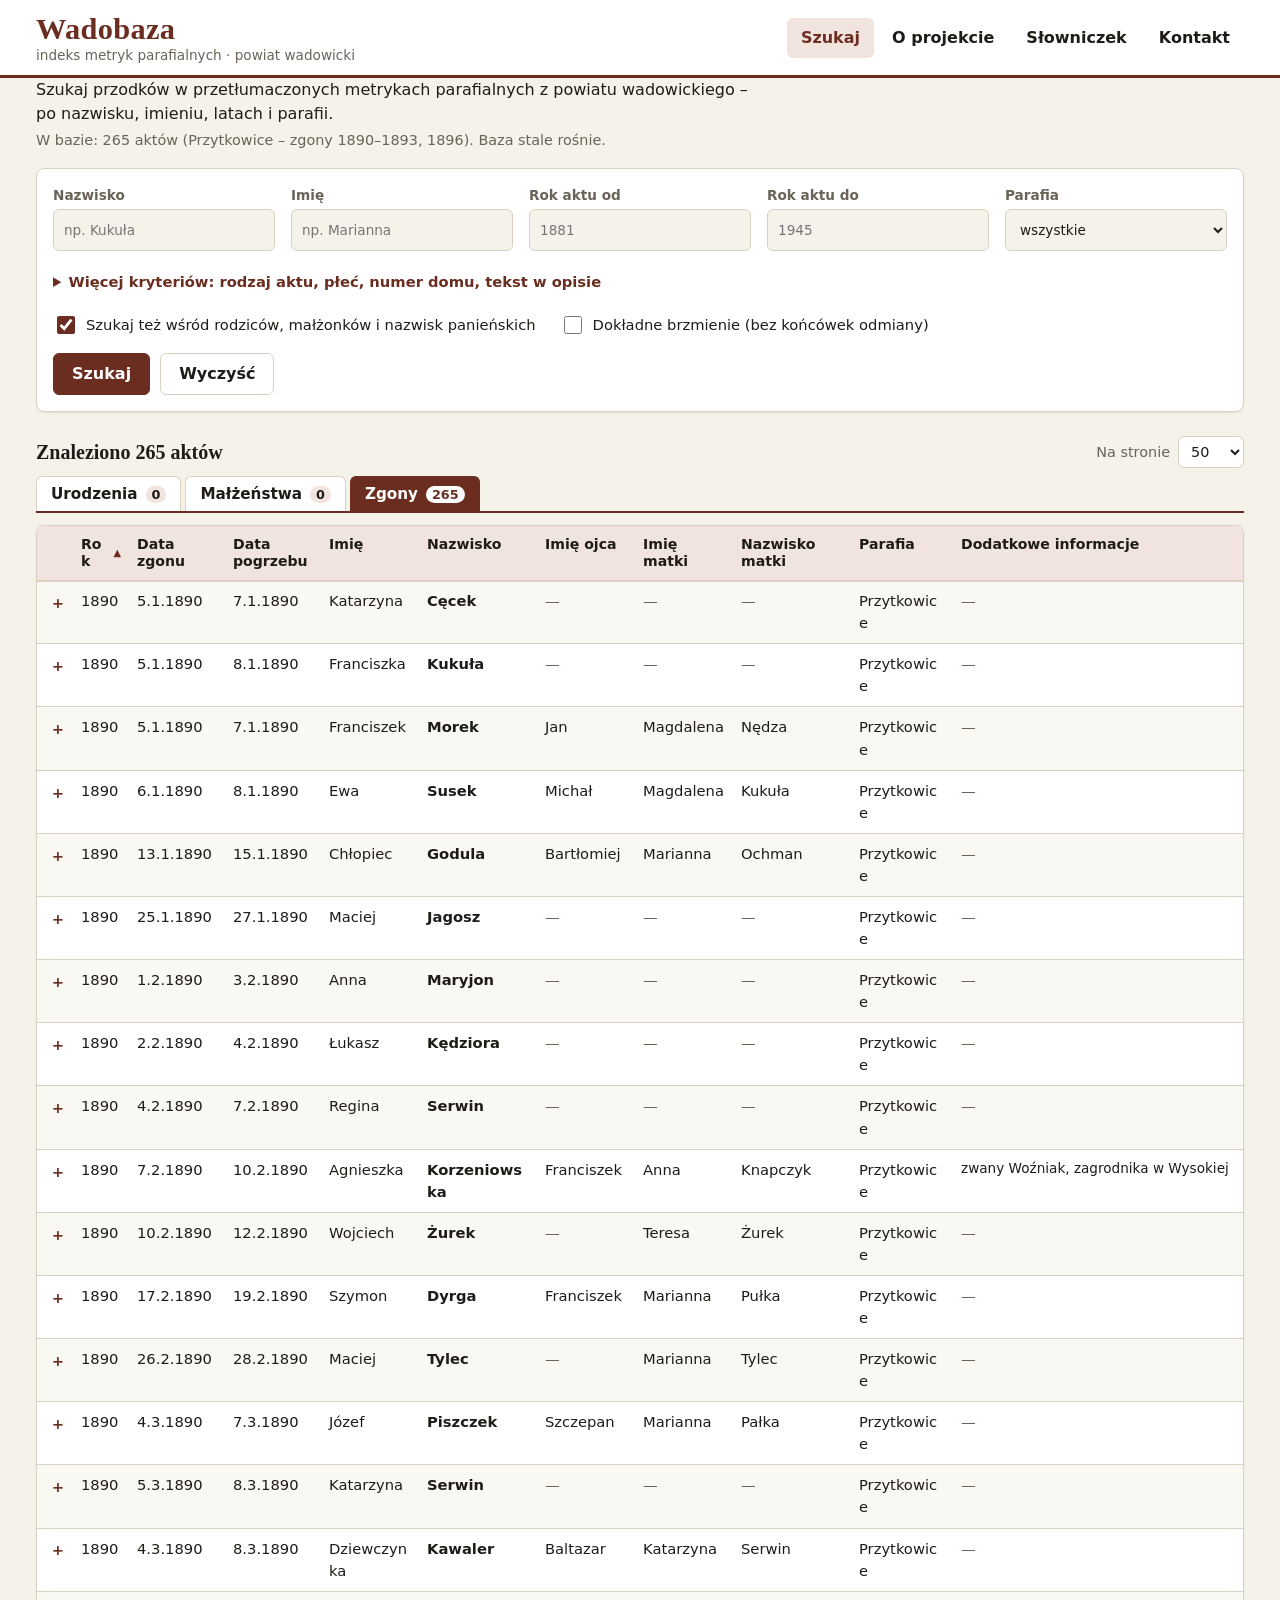
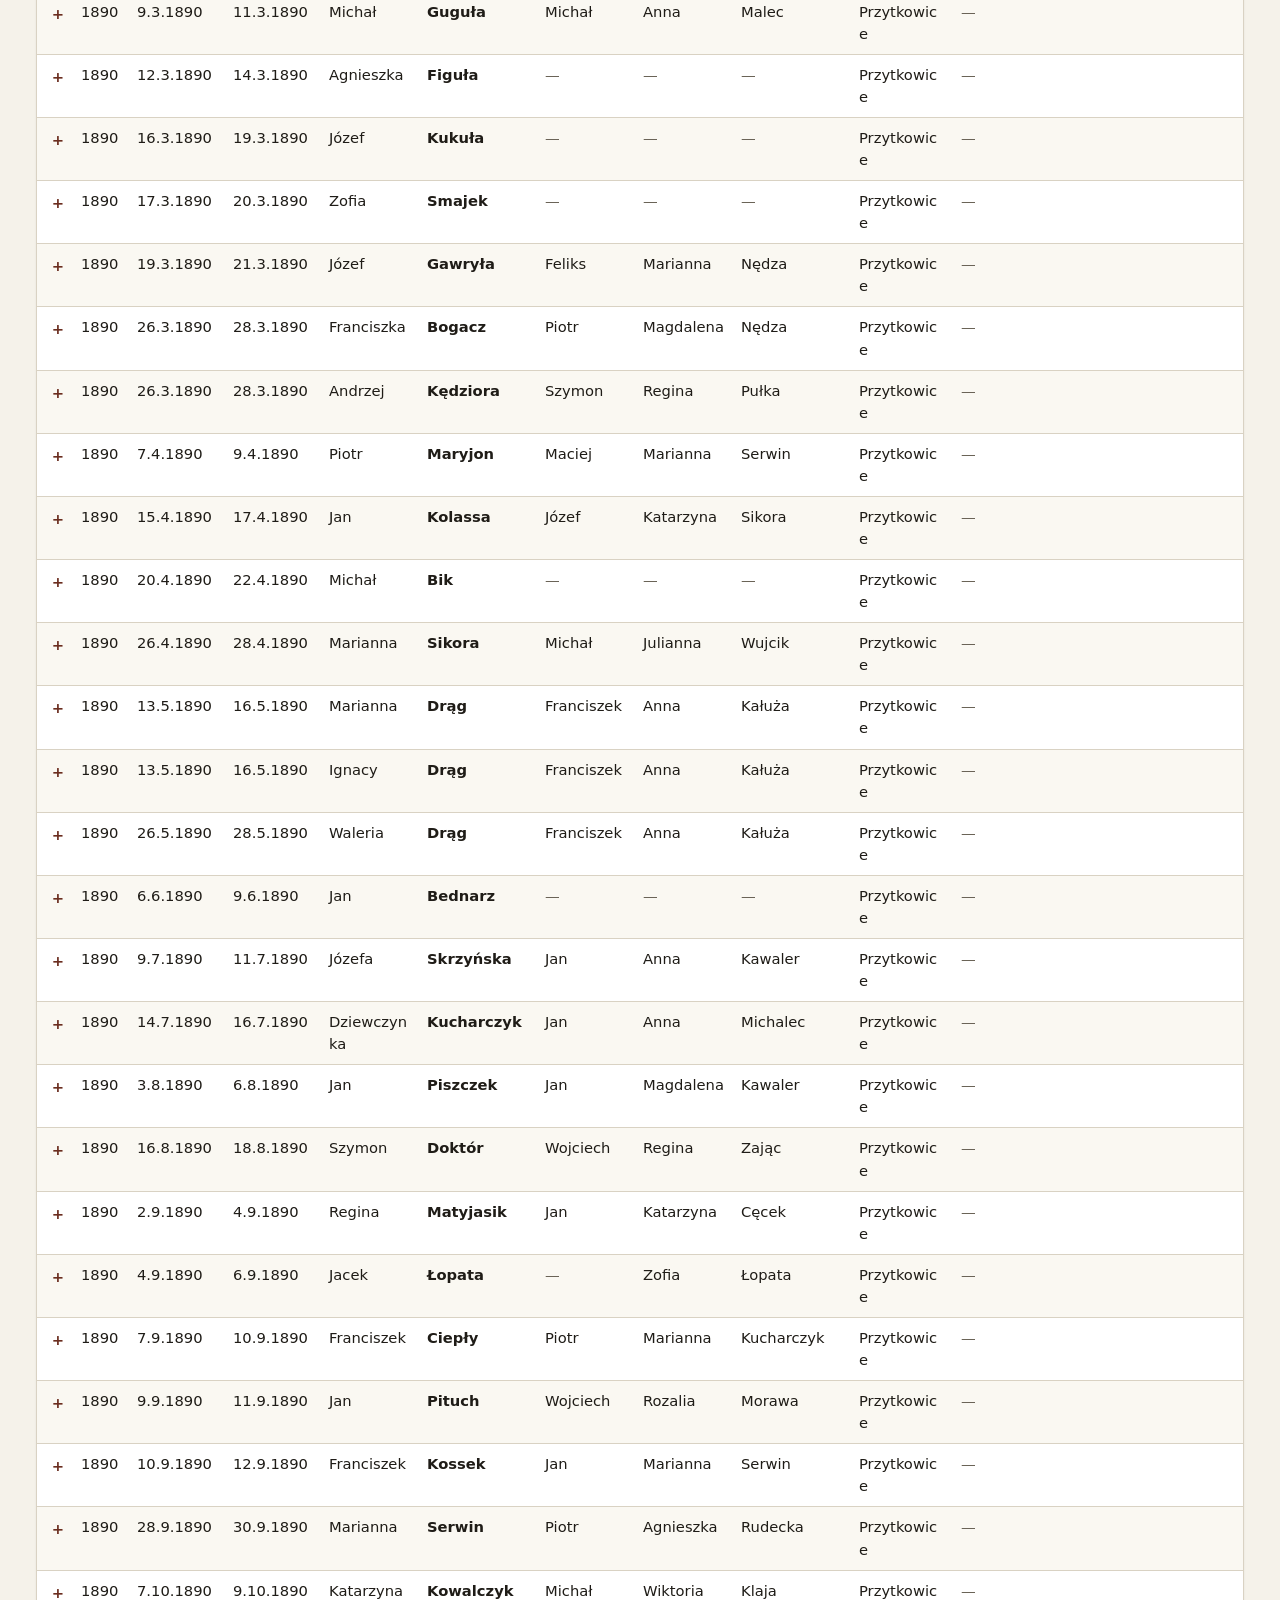
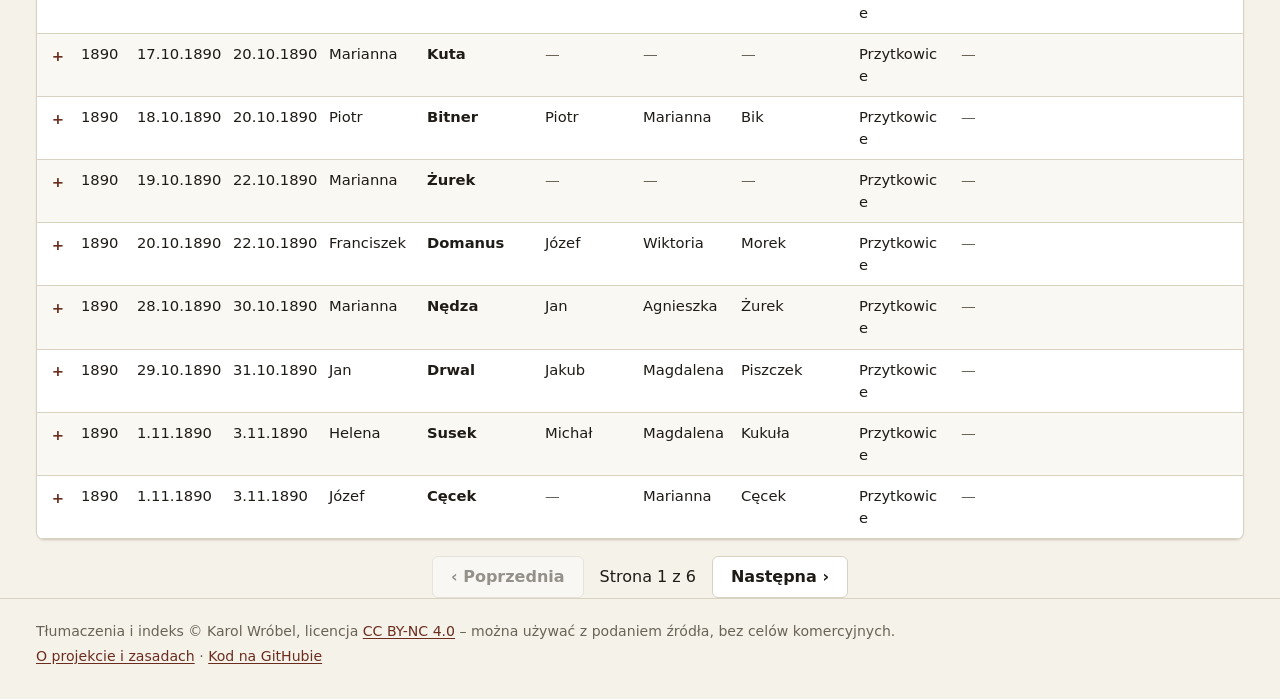
==== commit 07fed618: "Strona główna: zakładki Urodzenia / Małżeństwa / Zgony zamiast mieszania aktów w jednej tabeli Co-Au" ====
--- a/docs/index.html
+++ b/docs/index.html
@@ -63,10 +63,6 @@
         <summary>Więcej kryteriów: rodzaj aktu, płeć, numer domu, tekst w opisie</summary>
         <div class="pola">
           <label class="pole">
-            <span>Rodzaj aktu</span>
-            <select name="t"><option value="">wszystkie</option></select>
-          </label>
-          <label class="pole">
             <span>Płeć</span>
             <select name="pl">
               <option value="">obie</option>
@@ -108,6 +104,8 @@
           </select>
         </label>
       </div>
+
+      <div id="zakladki" class="zakladki" role="tablist" aria-label="Rodzaj aktu"></div>
 
       <div id="brak-wynikow" class="komunikat" hidden></div>
 
--- a/docs/css/style.css
+++ b/docs/css/style.css
@@ -107,6 +107,13 @@
 .wyniki-licznik { margin: 0; font: 700 1.25rem var(--szeryf); }
 .na-stronie { display: flex; align-items: center; gap: 8px; font-size: .9rem; color: var(--przygaszony); }
 .na-stronie select { font: inherit; padding: 6px 8px; border: 1px solid var(--linia); border-radius: 6px; background: var(--panel); color: var(--tusz); }
+.zakladki { display: flex; gap: 4px; border-bottom: 2px solid var(--akcent); margin-bottom: 12px; }
+.zakladka { font-family: inherit; font-weight: 600; font-size: .95rem; display: inline-flex; align-items: center; gap: 8px; padding: 8px 14px; border: 1px solid var(--linia); border-bottom: 0; border-radius: 6px 6px 0 0; background: var(--panel); color: var(--tusz); cursor: pointer; white-space: nowrap; }
+.zakladka:hover { background: var(--akcent-jasny); }
+@media (max-width: 480px) { .zakladka { flex: 1 1 0; min-width: 0; flex-direction: column; justify-content: center; gap: 2px; padding: 6px 2px; font-size: .85rem; } }
+.zakladka[aria-selected="true"] { background: var(--akcent); border-color: var(--akcent); color: var(--akcent-tekst); }
+.zakladka-liczba { font-size: .8rem; font-weight: 700; min-width: 1.6em; padding: 1px 6px; border-radius: 999px; background: var(--akcent-jasny); color: var(--tusz); text-align: center; }
+.zakladka[aria-selected="true"] .zakladka-liczba { background: var(--akcent-tekst); color: var(--akcent); }
 .komunikat { background: var(--akcent-jasny); border-left: 4px solid var(--akcent); padding: 12px 16px; border-radius: 4px; margin: 8px 0 16px; }
 
 /* Tabela mieści się na stronie bez suwaka poziomego (stała szerokość kolumn, zawijanie tekstu,
@@ -171,6 +178,9 @@
 .tresc th { background: var(--akcent-jasny); }
 
 /* słowniczek */
+.motto { margin: 4px 0 18px; padding: 10px 14px; background: var(--akcent-jasny); border-left: 3px solid var(--akcent); border-radius: 4px; font-family: var(--bezszeryf); font-size: .9rem; line-height: 1.55; }
+.motto p { margin: 0; }
+.motto p + p { margin-top: 6px; }
 .kategorie { display: flex; flex-wrap: wrap; gap: 8px; margin: 16px 0 4px; }
 .kategorie a { padding: 6px 14px; border-radius: 16px; background: var(--akcent-jasny); color: var(--akcent); font-weight: 600; text-decoration: none; }
 .kategorie a:hover { text-decoration: underline; }
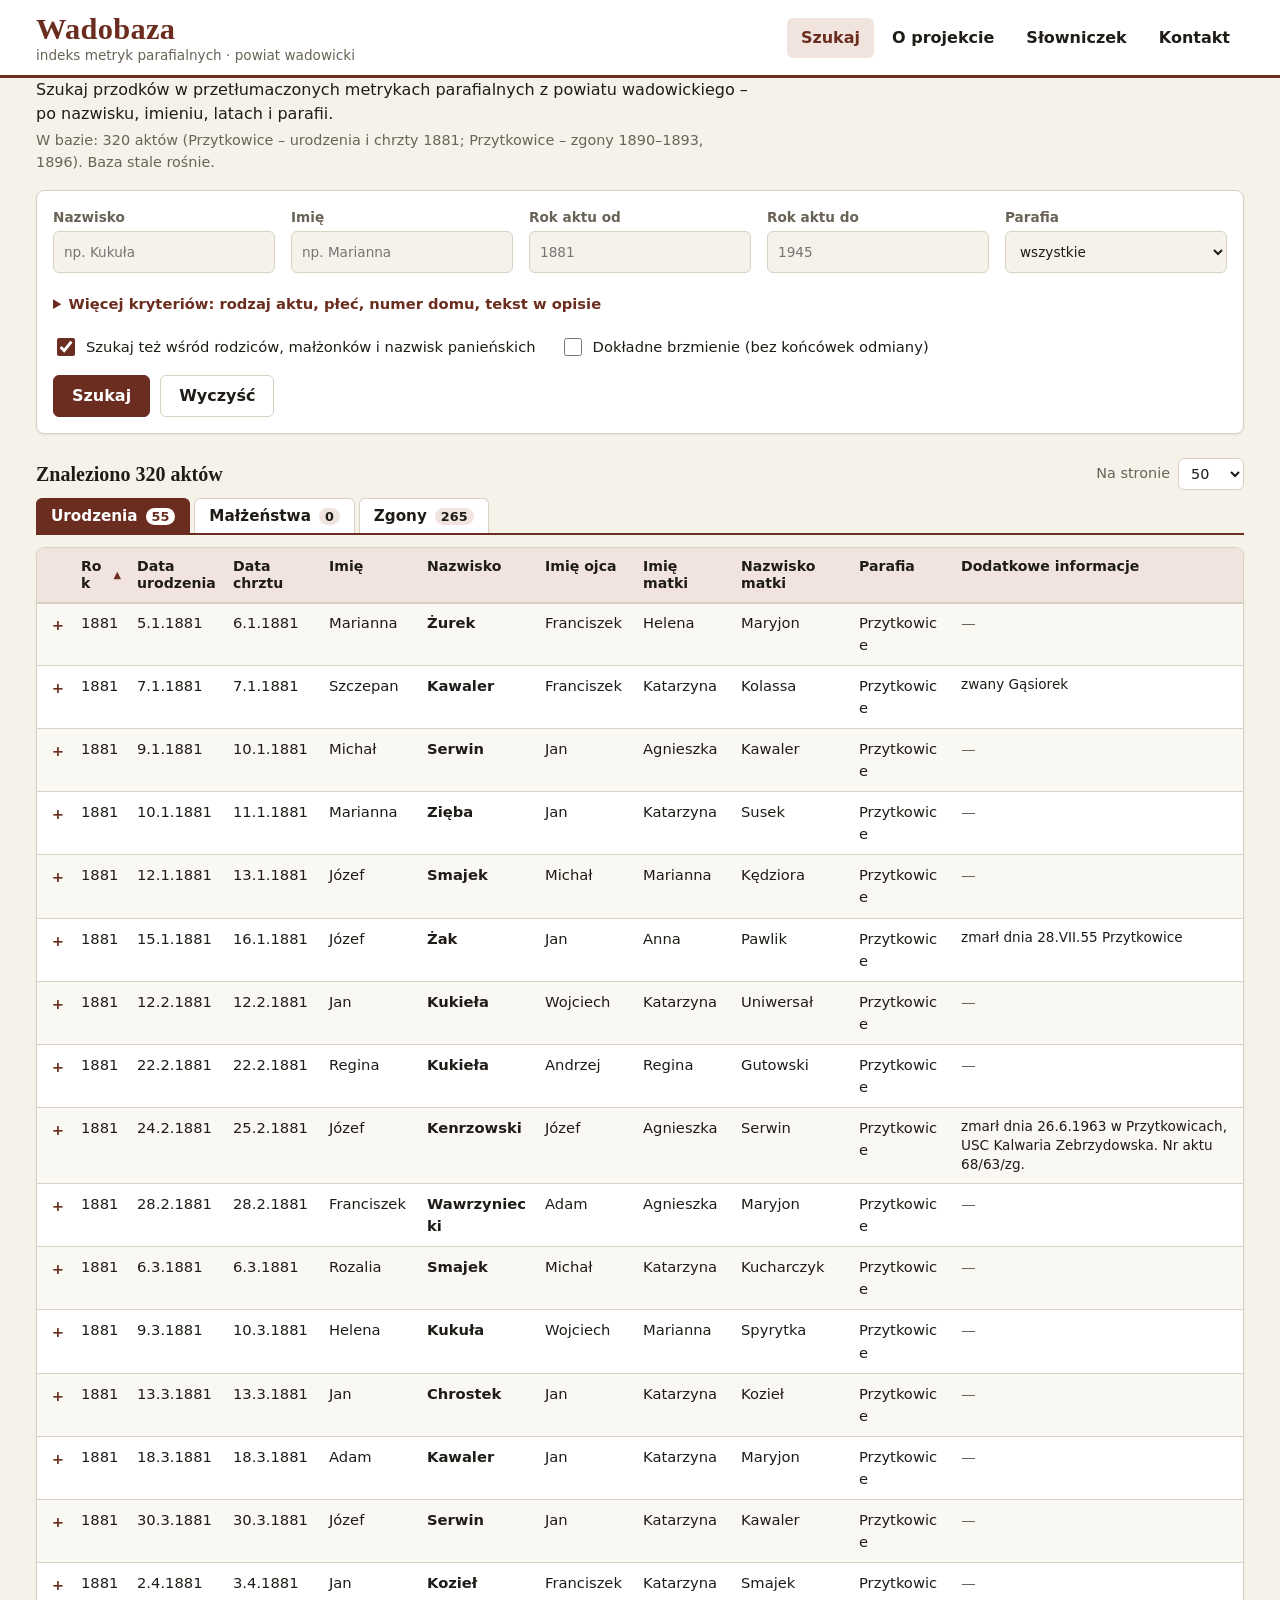
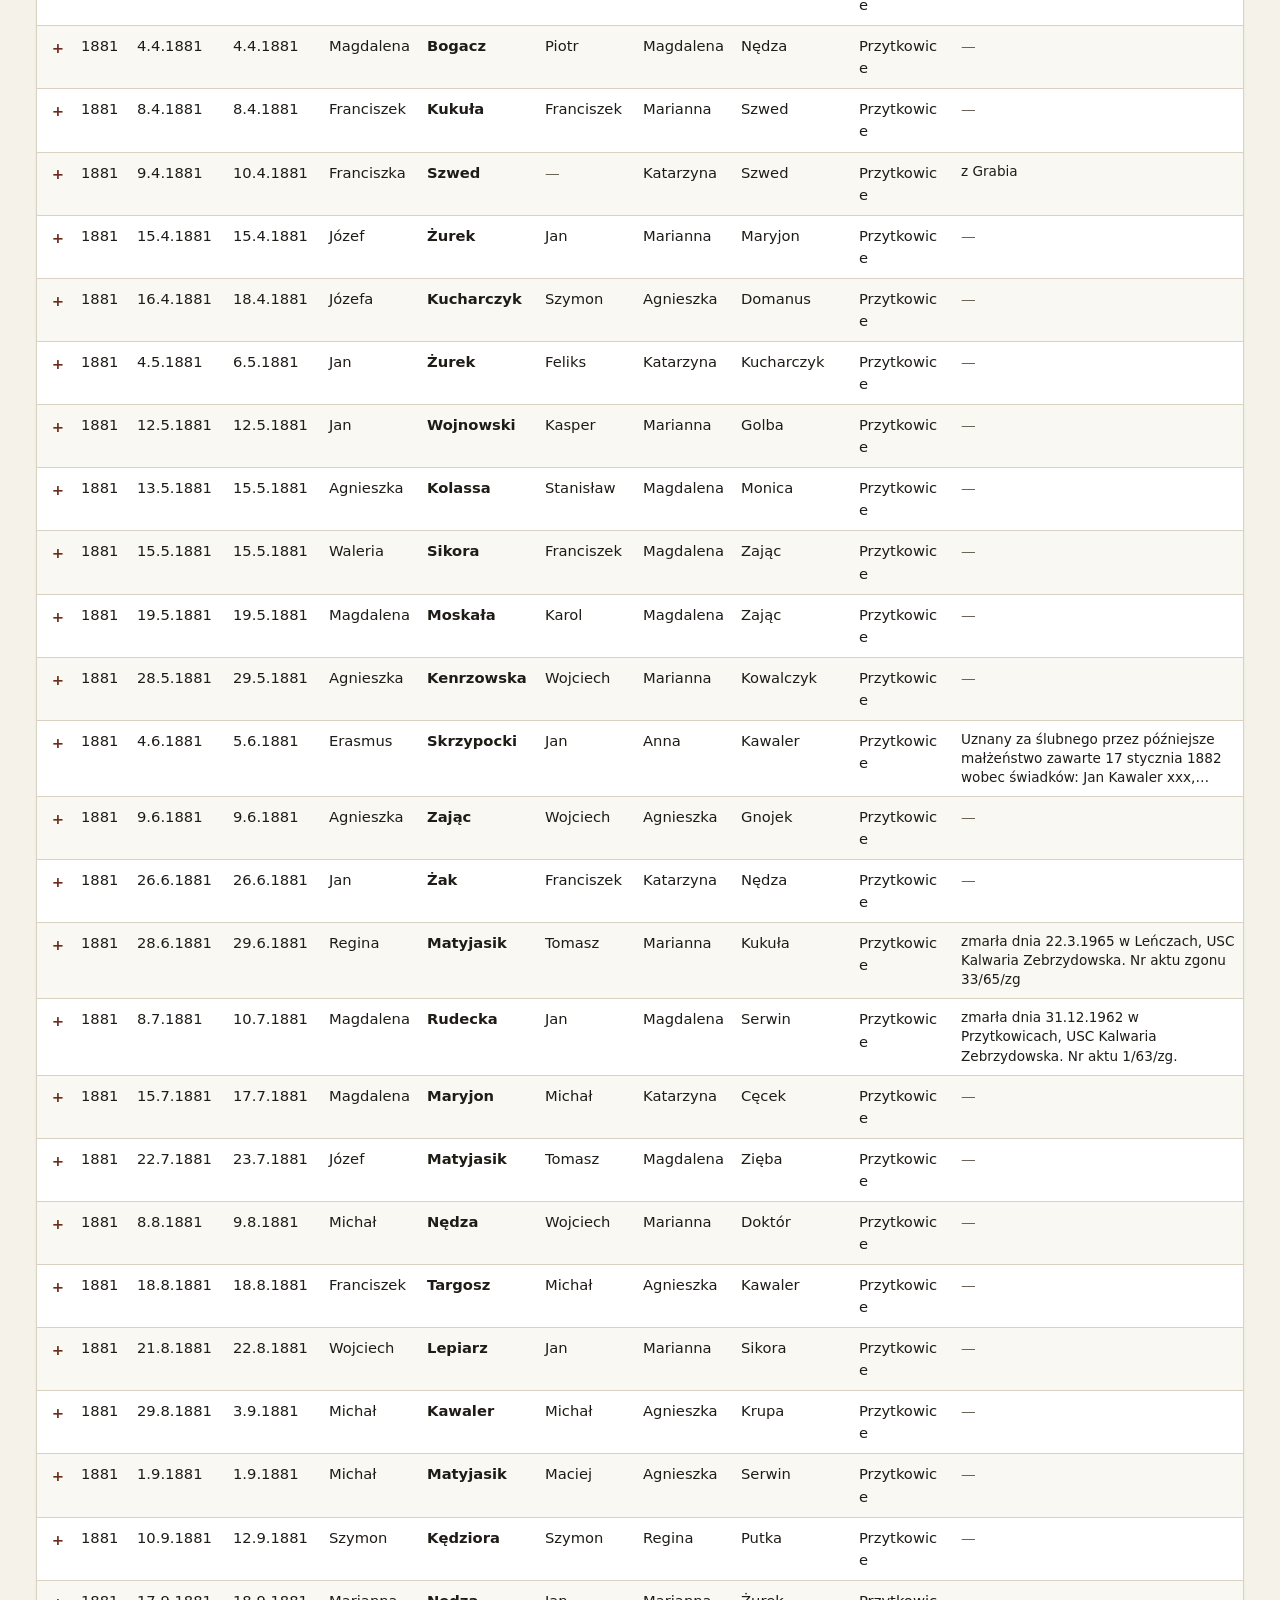
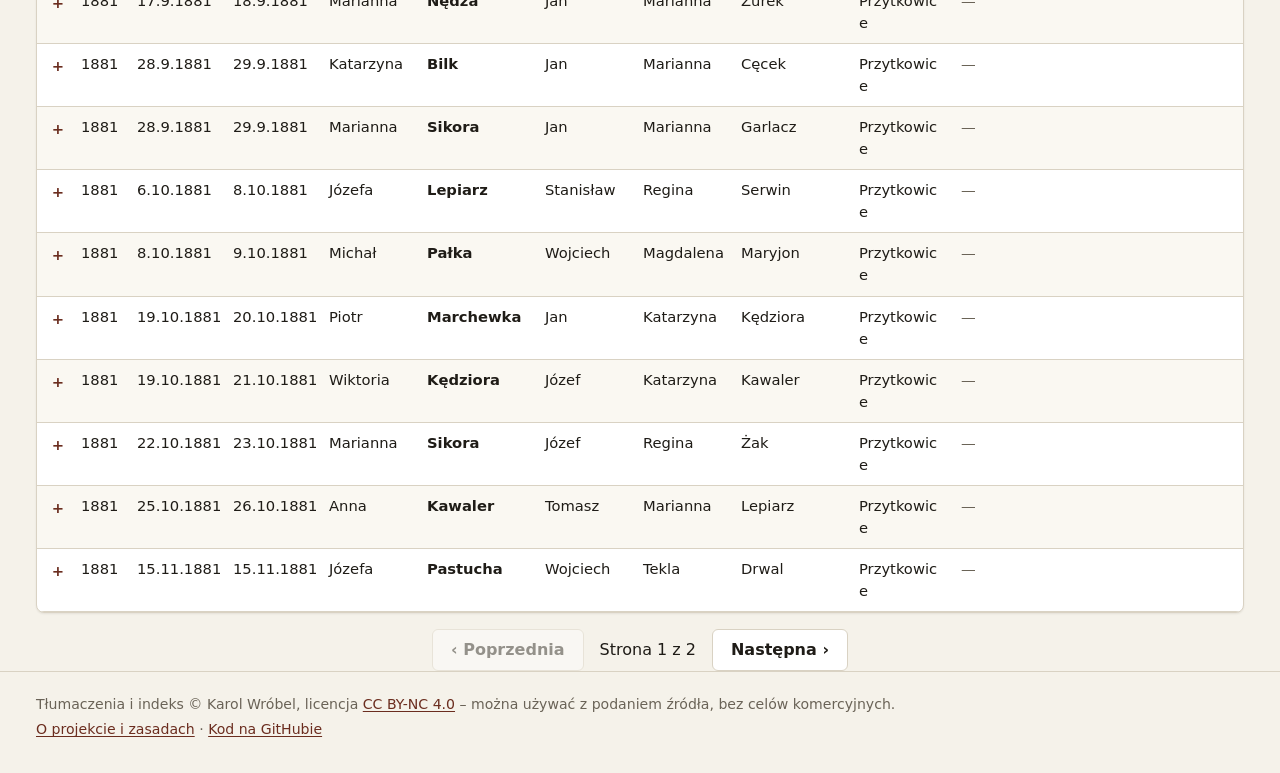
==== commit b641979d: "Urodzenia 1881 (test): odczyt z Weryfikacji, w zakładce daty urodzenia i chrztu, szczegóły z rodzica" ====
--- a/docs/index.html
+++ b/docs/index.html
@@ -6,7 +6,7 @@
   <title>Wadobaza – indeks metryk parafialnych powiatu wadowickiego</title>
   <meta name="description" content="Wyszukiwarka przetłumaczonych aktów z metryk parafialnych parafii powiatu wadowickiego: nazwisko, imię, lata, parafia.">
   <link rel="icon" href="favicon.svg" type="image/svg+xml">
-  <link rel="stylesheet" href="css/style.css">
+  <link rel="stylesheet" href="css/style.css?v=20261027b">
 </head>
 <body>
   <a class="pomin" href="#wyniki">Przejdź do wyników</a>
@@ -151,7 +151,7 @@
     </div>
   </footer>
 
-  <script src="js/common.js"></script>
-  <script src="js/app.js"></script>
+  <script src="js/common.js?v=20261027b"></script>
+  <script src="js/app.js?v=20261027b"></script>
 </body>
 </html>
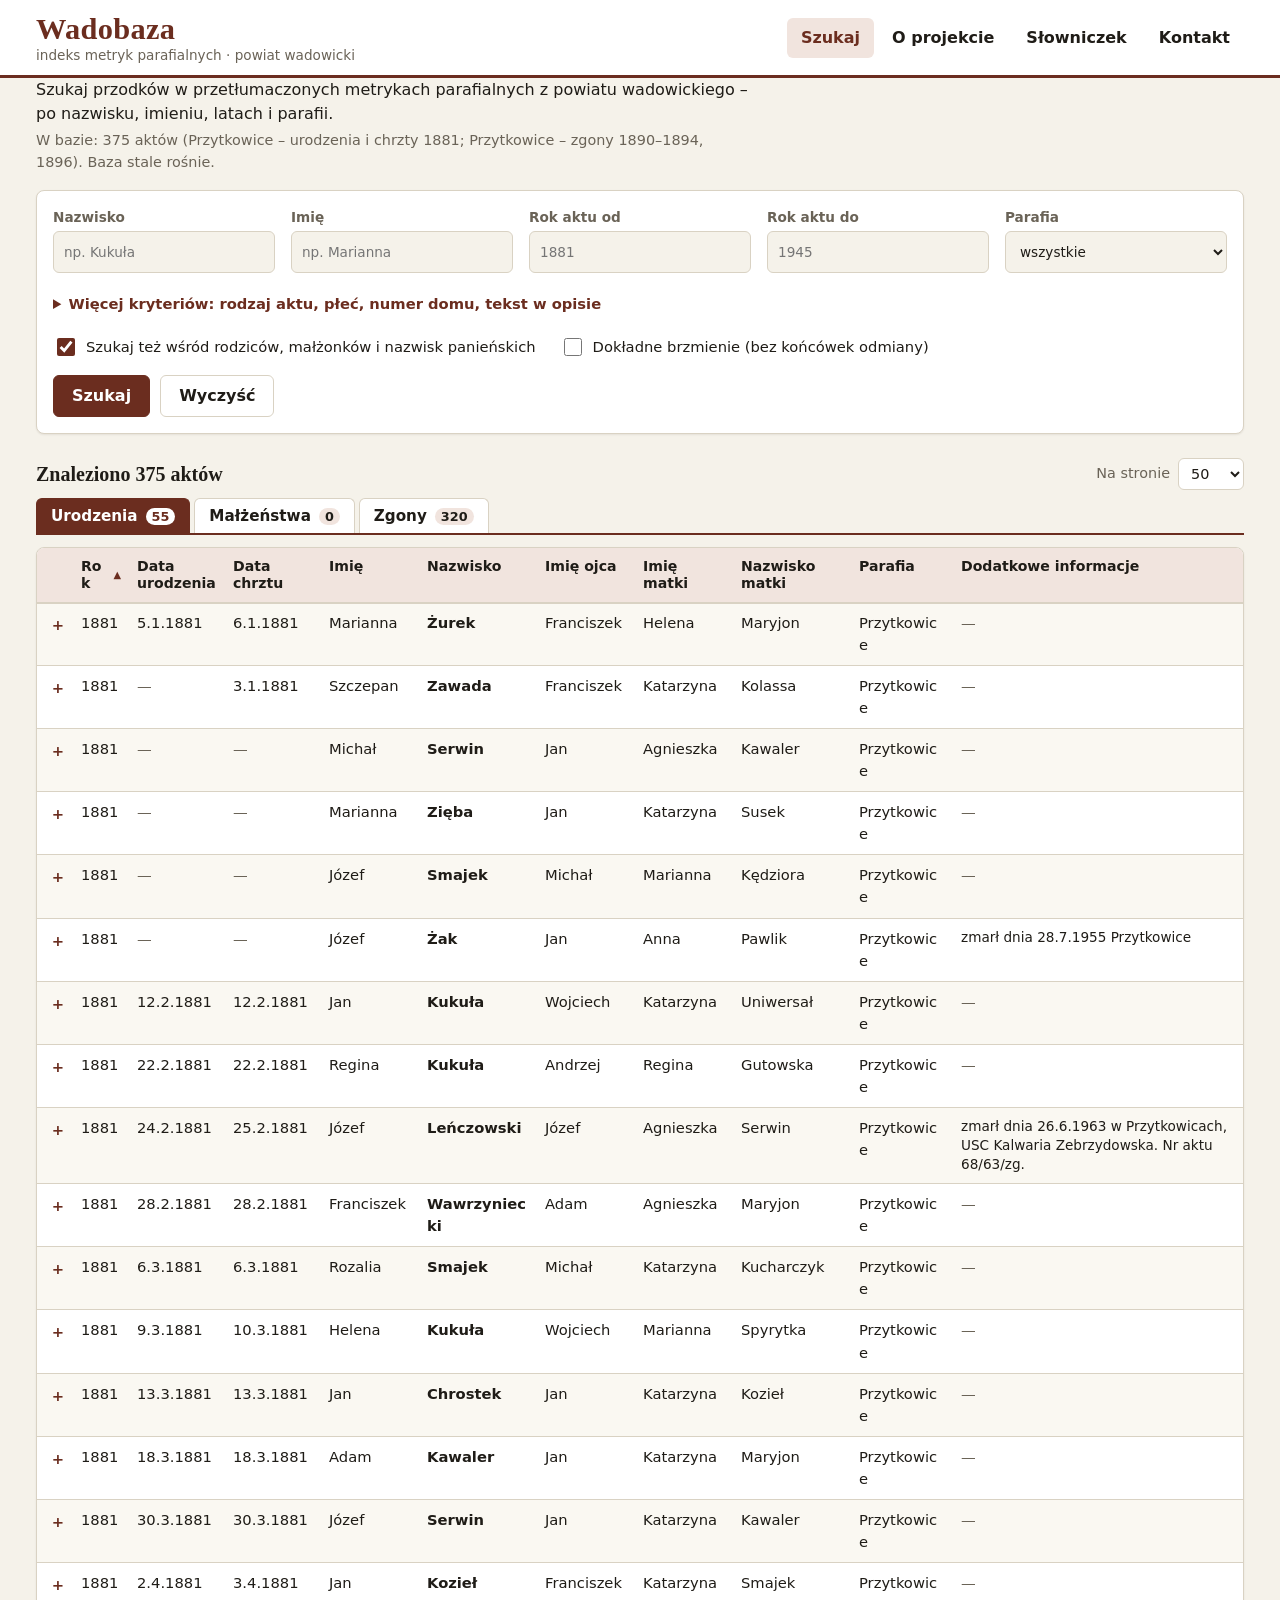
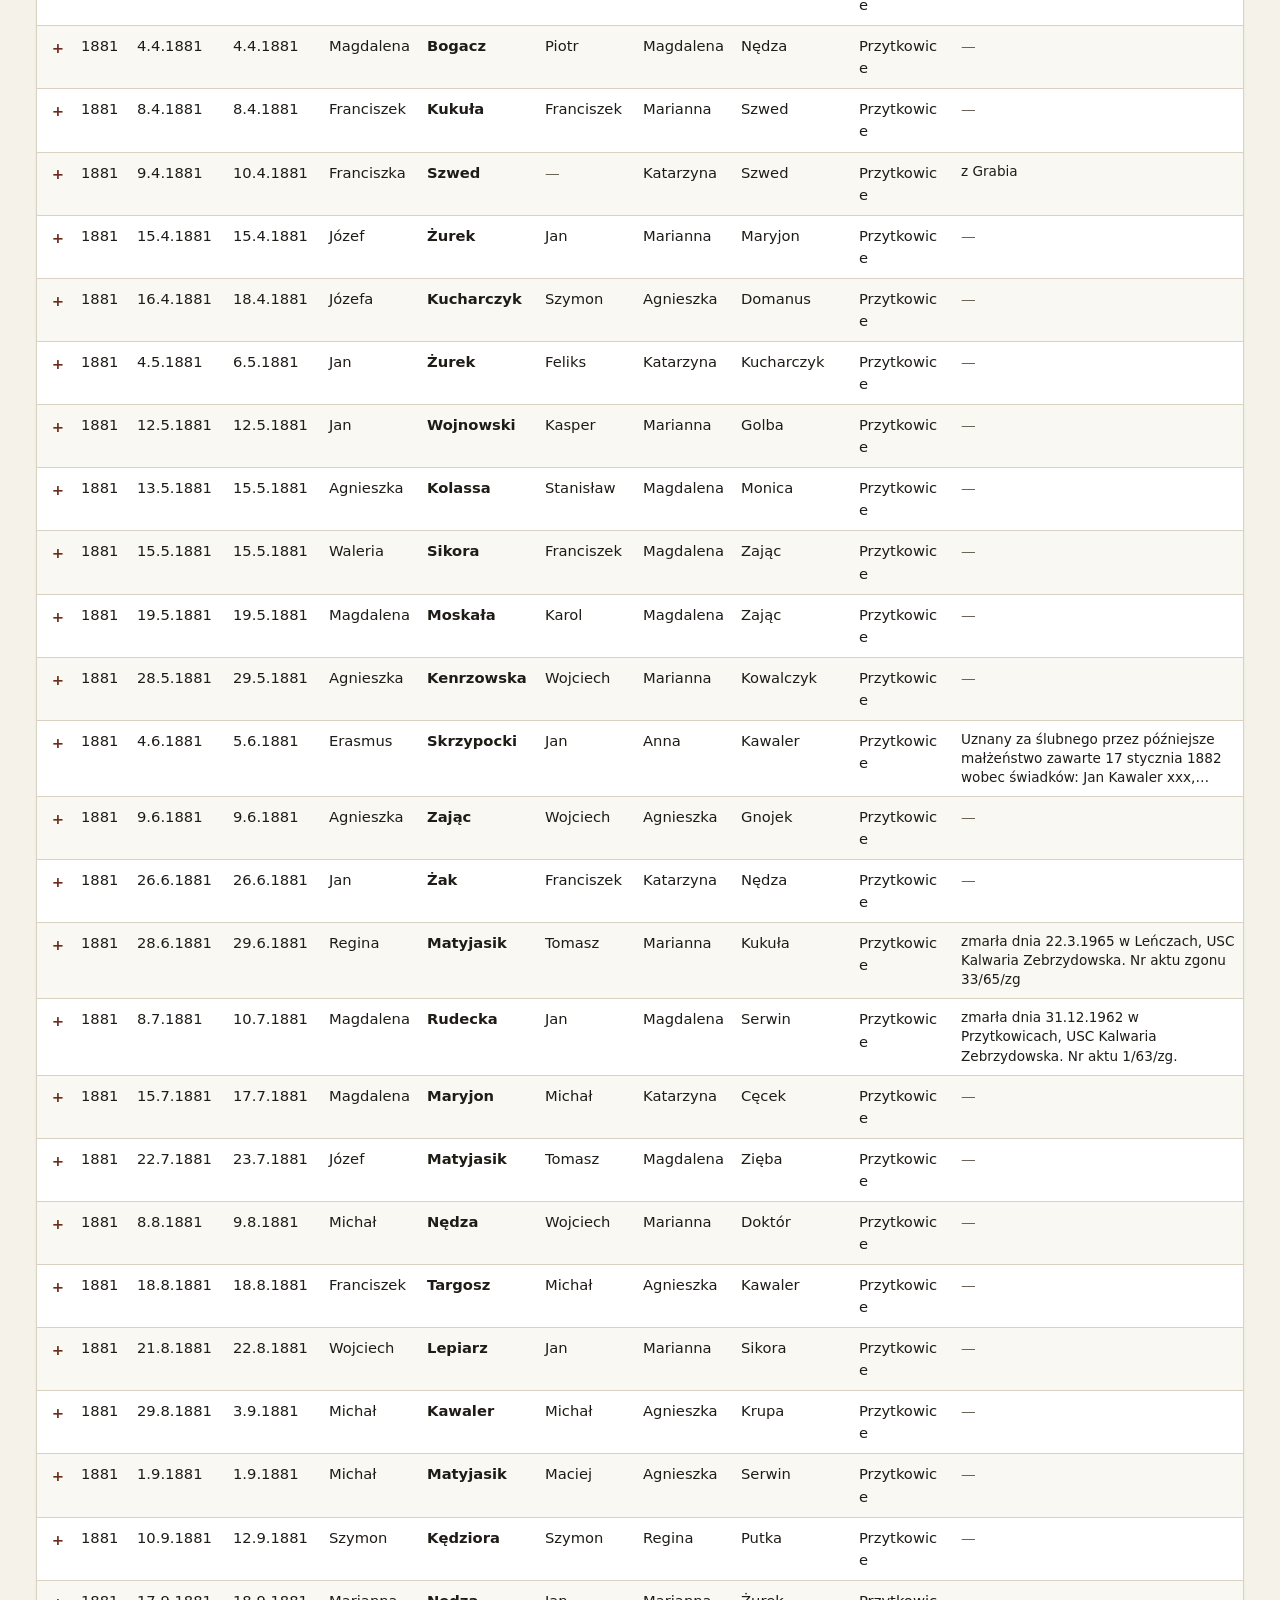
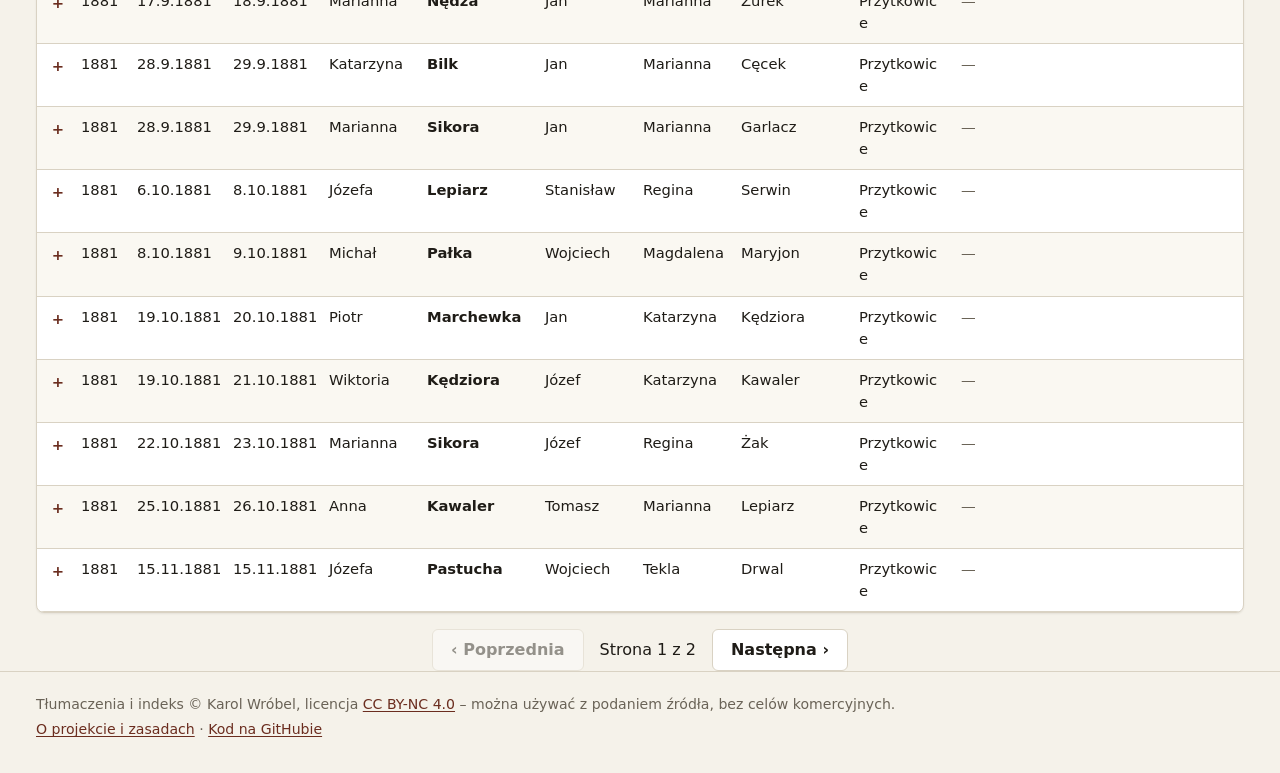
==== commit 39c75cd2: "Słowniczek: krztusiec i cholera jako osobne hasła; odnośniki do krztuśca, cholery i kaszlu przy akta" ====
--- a/docs/index.html
+++ b/docs/index.html
@@ -6,7 +6,7 @@
   <title>Wadobaza – indeks metryk parafialnych powiatu wadowickiego</title>
   <meta name="description" content="Wyszukiwarka przetłumaczonych aktów z metryk parafialnych parafii powiatu wadowickiego: nazwisko, imię, lata, parafia.">
   <link rel="icon" href="favicon.svg" type="image/svg+xml">
-  <link rel="stylesheet" href="css/style.css?v=20261027b">
+  <link rel="stylesheet" href="css/style.css?v=20261027c">
 </head>
 <body>
   <a class="pomin" href="#wyniki">Przejdź do wyników</a>
@@ -151,7 +151,7 @@
     </div>
   </footer>
 
-  <script src="js/common.js?v=20261027b"></script>
-  <script src="js/app.js?v=20261027b"></script>
+  <script src="js/common.js?v=20261027c"></script>
+  <script src="js/app.js?v=20261027c"></script>
 </body>
 </html>
